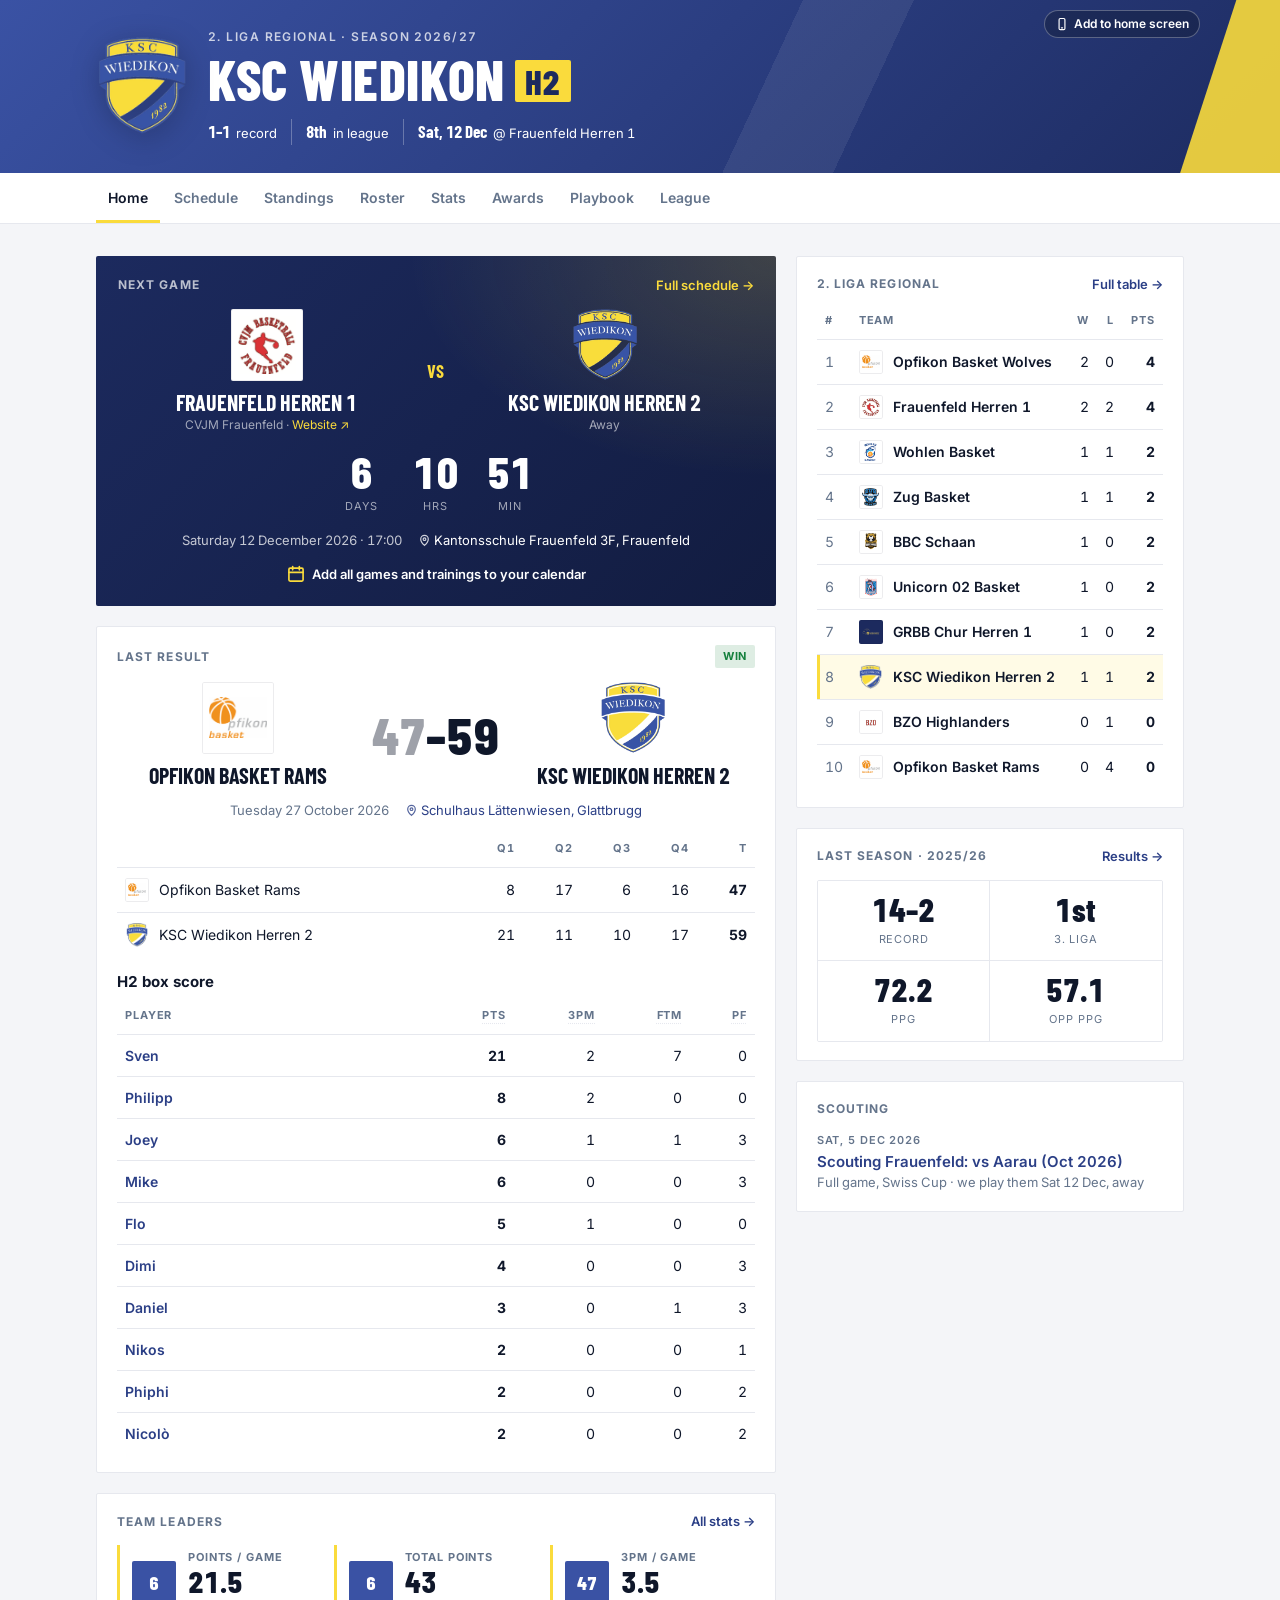
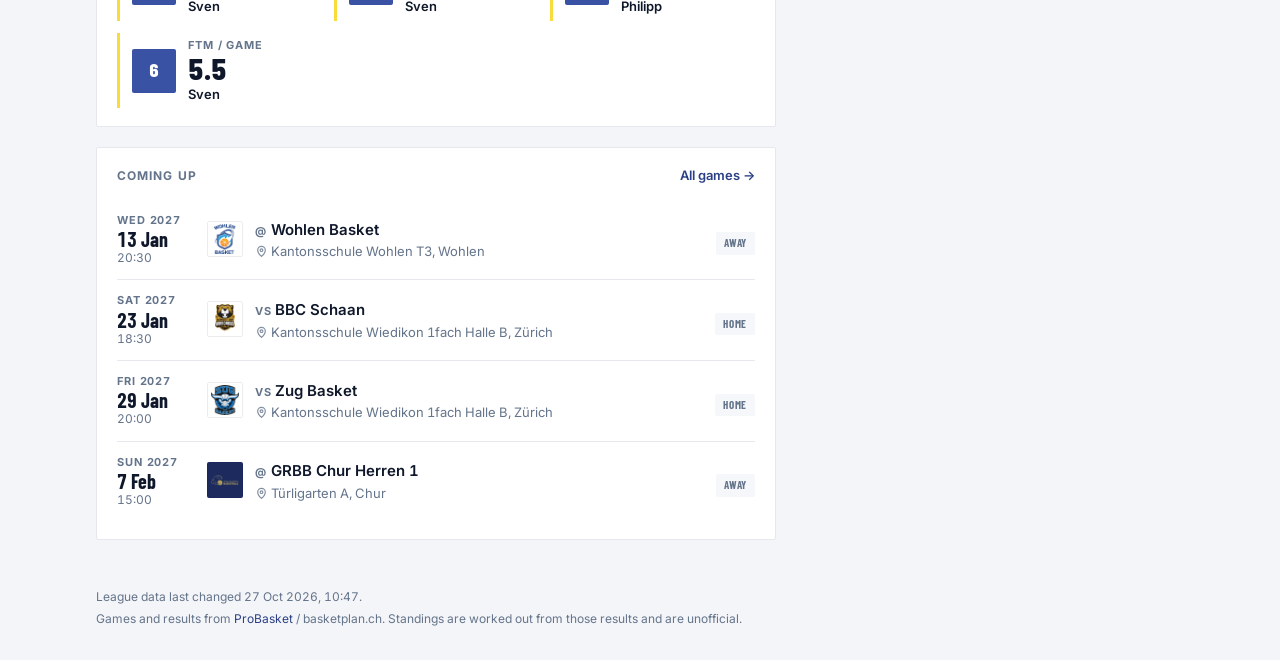
==== index.html @ b0d910c5 "Use score-sheet results until basketplan has them" ====
<!doctype html>
<html lang="en">
<head>
  <meta charset="utf-8">
  <meta name="viewport" content="width=device-width, initial-scale=1">
  <title>KSCW H2 Team Hub</title>
  <meta name="description" content="Team hub for KSC Wiedikon Herren 2: schedule, results, standings, roster and stats.">
  <link rel="preconnect" href="https://fonts.googleapis.com">
  <link rel="preconnect" href="https://fonts.gstatic.com" crossorigin>
  <link href="https://fonts.googleapis.com/css2?family=Barlow+Condensed:wght@600;700;800&family=Inter:wght@400;500;600;700&display=swap" rel="stylesheet">
  <link rel="stylesheet" href="styles.css?v=32">
  <script>
    // Design preview: ?style=a|b|c|d loads one of the design options on top of the current look.
    (function () {
      var m = location.search.match(/[?&]style=([a-d])\b/); if (!m) return;
      var files = { a: "a-matchday", b: "b-broadsheet", c: "c-swiss", d: "d-clubkit" };
      document.documentElement.setAttribute("data-style", m[1]);
      document.documentElement.setAttribute("data-theme", m[1] === "a" ? "dark" : "light");
      document.write('<link rel="stylesheet" href="assets/theme-' + files[m[1]] + '.css?v=1">');
    })();
  </script>
  <link rel="icon" href="assets/kscw-crest.png">
  <link rel="manifest" href="manifest.webmanifest">
  <link rel="apple-touch-icon" href="assets/apple-touch-icon.png">
  <meta name="theme-color" content="#1c2a5e">
  <meta name="apple-mobile-web-app-capable" content="yes">
  <meta name="mobile-web-app-capable" content="yes">
  <meta name="apple-mobile-web-app-title" content="KSCW H2">
  <meta name="apple-mobile-web-app-status-bar-style" content="default">
</head>
<body>
  <header class="masthead">
    <div class="wrap masthead-inner">
      <img class="crest" src="assets/kscw-crest.png" alt="KSC Wiedikon crest" width="478" height="510">
      <div class="masthead-text">
        <div class="eyebrow" id="league-name">&nbsp;</div>
        <h1 id="team-name">Team Hub</h1>
        <div class="chips" id="chips"></div>
      </div>
    </div>
    <nav class="tabs" aria-label="Sections">
      <div class="wrap tabs-inner" id="tabs">
        <a href="#home">Home</a>
        <a href="#attendance">Attendance</a>
        <a href="#schedule">Schedule</a>
        <a href="#standings">Standings</a>
        <a href="#roster">Roster</a>
        <a href="#stats">Stats</a>
        <a href="#awards">Awards</a>
        <a href="#playbook">Playbook</a>
        <a href="#league">League</a>
      </div>
    </nav>
  </header>

  <main class="wrap" id="view" aria-live="polite">
    <p class="muted">Loading…</p>
  </main>

  <footer class="wrap footer">
    <span id="updated"></span>
    <span>Games and results from <a href="https://www.probasket.ch/regionalligen" target="_blank" rel="noopener">ProBasket</a> / basketplan.ch. Standings are worked out from those results and are unofficial.</span>
  </footer>

  <script src="config.js?v=12"></script>
  <script src="app.js?v=35"></script>
</body>
</html>
---- styles.css ----
/* KSCW H2 hub. Club blue + yellow, condensed display type for names and numbers. */
:root {
  --blue: #3a52a4;
  --blue-deep: #1c2a5e;
  --blue-ink: #2b3f86;
  --gold: #fadb3c;
  --gold-soft: #fff6c9;
  --bg: #f4f5f8;
  --card: #ffffff;
  --ink: #0f172a;
  --ink-2: #334155;
  --muted: #64748b;
  --line: #e6e8ee;
  --soft: #f6f7fa;
  --win: #15803d;
  --loss: #c2410c;
  --us-row: #fffbe6;
  --tint-avg: #f1f4fc; /* Stats table: per-game columns */
  --tint-tot: #e3e8f7; /* Stats table: totals columns */
  --hover-veil: rgba(15,23,42,.04);
  --pin-shadow: rgba(15,23,42,.16);
  --radius: 14px;
  --display: "Barlow Condensed", "Arial Narrow", system-ui, sans-serif;
  color-scheme: light;
}
@media (prefers-color-scheme: dark) {
  :root:not([data-theme="light"]) {
    --bg: #0b1020; --card: #121a30; --ink: #eef2ff; --ink-2: #c7cfe4; --muted: #8a94b2;
    --line: #222c47; --soft: #18213b; --win: #4ade80; --loss: #fb923c; --us-row: #2a2a1c;
    --gold-soft: #3a3412; --blue-ink: #a9b8ff; --tint-avg: #16203b; --tint-tot: #1c2850; --hover-veil: rgba(255,255,255,.04); --pin-shadow: rgba(0,0,0,.45); color-scheme: dark;
  }
}
:root[data-theme="dark"] {
  --bg: #0b1020; --card: #121a30; --ink: #eef2ff; --ink-2: #c7cfe4; --muted: #8a94b2;
  --line: #222c47; --soft: #18213b; --win: #4ade80; --loss: #fb923c; --us-row: #2a2a1c;
  --gold-soft: #3a3412; --blue-ink: #a9b8ff; --tint-avg: #16203b; --tint-tot: #1c2850; --hover-veil: rgba(255,255,255,.04); --pin-shadow: rgba(0,0,0,.45); color-scheme: dark;
}

* { box-sizing: border-box; }
html { -webkit-text-size-adjust: 100%; }
body {
  margin: 0; background: var(--bg); color: var(--ink);
  font: 15px/1.5 Inter, system-ui, -apple-system, "Segoe UI", Roboto, sans-serif;
  font-variant-numeric: tabular-nums; -webkit-font-smoothing: antialiased;
}
a { color: var(--blue-ink); text-decoration: none; }
a:hover { text-decoration: underline; text-underline-offset: 3px; }
.wrap { max-width: 1120px; margin: 0 auto; padding: 0 16px; }
.muted { color: var(--muted); }
.small { font-size: 13px; }
.num { font-family: var(--display); font-weight: 700; letter-spacing: .01em; }

/* ---------- Header ---------- */
.masthead {
  position: relative; overflow: hidden; color: #fff;
  background:
    linear-gradient(115deg, transparent 58%, rgba(255,255,255,.07) 58%, rgba(255,255,255,.07) 66%, transparent 66%),
    linear-gradient(135deg, var(--blue) 0%, var(--blue-deep) 100%);
}
.masthead::after { /* yellow stripe like the crest */
  content: ""; position: absolute; right: -40px; top: 0; bottom: 0; width: 120px;
  background: var(--gold); transform: skewX(-18deg); opacity: .9;
}
.masthead-inner { position: relative; z-index: 1; display: flex; align-items: center; gap: 20px; padding-top: 28px; padding-bottom: 28px; }
.crest { flex: none; width: 92px; height: auto; filter: drop-shadow(0 6px 14px rgba(0,0,0,.25)); }
.masthead h1 {
  margin: 0; font-family: var(--display); font-weight: 800; text-transform: uppercase;
  font-size: clamp(34px, 6vw, 56px); line-height: .95; letter-spacing: .01em;
}
.masthead h1 .badge-h2 {
  display: inline-block; background: var(--gold); color: var(--blue-deep); border-radius: 8px;
  padding: 2px 10px 0; margin-left: 10px; font-size: .62em; vertical-align: .18em; line-height: 1.15;
}
.eyebrow { font-size: 12px; font-weight: 600; text-transform: uppercase; letter-spacing: .12em; color: rgba(255,255,255,.75); margin-bottom: 6px; }
.chips { display: flex; flex-wrap: wrap; gap: 8px; margin-top: 12px; }
.chip {
  display: inline-flex; align-items: baseline; gap: 6px; padding: 4px 10px; border-radius: 999px;
  background: rgba(255,255,255,.12); border: 1px solid rgba(255,255,255,.18); font-size: 13px; color: #fff;
}
.chip b { font-family: var(--display); font-size: 17px; font-weight: 700; }
@media (max-width: 640px) {
  .masthead::after { width: 60px; right: -30px; }
  .masthead-inner { gap: 14px; padding-top: 20px; padding-bottom: 20px; }
  .crest { width: 64px; }
}

/* "Add to home screen" note, top right of the header */
.a2hs { position: absolute; top: 10px; right: 0; z-index: 2; text-align: right; }
#a2hs { display: inline-flex; align-items: center; gap: 5px; min-height: 28px; padding: 0 10px; border-radius: 999px; border: 1px solid rgba(255,255,255,.28);
  background: rgba(15,23,42,.35); color: #fff; font: 600 12px/1 Inter, system-ui, sans-serif; cursor: pointer; }
#a2hs:hover { background: rgba(15,23,42,.55); }
#a2hs svg { width: 14px; height: 14px; }
.a2hs-panel { position: fixed; z-index: 40; width: min(300px, calc(100vw - 32px)); padding: 12px 14px; border-radius: 12px; text-align: left;
  background: var(--card); color: var(--ink); border: 1px solid var(--line); box-shadow: 0 12px 32px rgba(15,23,42,.25); font-size: 13px; line-height: 1.45; }
.a2hs-panel p { margin: 0 0 6px; }
.a2hs-panel ul { margin: 0; padding-left: 18px; }
.a2hs-panel li + li { margin-top: 4px; }
.a2hs-panel svg { width: 14px; height: 14px; vertical-align: -2px; }
.a2hs-install { margin-top: 10px; min-height: 36px; padding: 0 14px; border: 0; border-radius: 8px; background: var(--blue); color: #fff; font: inherit; font-weight: 700; cursor: pointer; }
@media (max-width: 640px) {
  .masthead-inner { padding-top: 46px; }
  .a2hs { top: 12px; }
}

/* ---------- Tabs ---------- */
.tabs { position: sticky; top: 0; z-index: 10; background: var(--card); border-bottom: 1px solid var(--line); }
.tabs-inner { display: flex; gap: 2px; overflow-x: auto; scrollbar-width: none; }
.tabs-inner::-webkit-scrollbar { display: none; }
@media (max-width: 760px) {
  .tabs-inner { -webkit-mask-image: linear-gradient(90deg, #000 85%, transparent); mask-image: linear-gradient(90deg, #000 85%, transparent); padding-right: 40px; }
}
.tabs a {
  flex: none; padding: 14px 12px 12px; font-weight: 600; font-size: 14px; color: var(--muted);
  border-bottom: 3px solid transparent; text-decoration: none;
}
.tabs a:hover { color: var(--ink); }
.tabs a.active { color: var(--ink); border-bottom-color: var(--gold); }

:root { --below-tabs: 32px; }
@media (max-width: 640px) { :root { --below-tabs: 24px; } }
main.wrap { padding-top: var(--below-tabs); padding-bottom: 48px; min-height: 60vh; }
h2 { font-family: var(--display); font-weight: 800; text-transform: uppercase; font-size: 30px; line-height: 1; margin: 0 0 16px; letter-spacing: .01em; }
h3 { font-size: 15px; margin: 0 0 10px; }

/* ---------- Layout & cards ---------- */
.grid { display: grid; gap: 20px; }
.grid-home { grid-template-columns: minmax(0, 1.75fr) minmax(0, 1fr); }
.grid-2 { grid-template-columns: 1fr 1fr; }
@media (max-width: 880px) { .grid-home, .grid-2 { grid-template-columns: 1fr; } }
.card { background: var(--card); border-radius: var(--radius); border: 1px solid var(--line); padding: 18px 20px; min-width: 0; }
@media (max-width: 520px) { .card { padding: 16px; } }
.card-head { display: flex; justify-content: space-between; align-items: center; gap: 8px; margin-bottom: 14px; }
.card-head h3, .label {
  margin: 0; font-size: 12px; font-weight: 700; text-transform: uppercase; letter-spacing: .09em; color: var(--muted);
}
.card-head a { font-size: 13px; font-weight: 600; }
.stack > * + * { margin-top: 20px; }
.toolbar { display: flex; flex-wrap: wrap; align-items: center; gap: 10px; margin-bottom: 16px; }
.toolbar h2 { margin: 0 auto 0 0; }
select, .seg button {
  font: inherit; font-size: 14px; font-weight: 600; color: var(--ink); background: var(--card);
  border: 1px solid var(--line); border-radius: 10px; padding: 7px 12px; min-height: 36px;
}
.seg { display: inline-flex; background: var(--soft); border: 1px solid var(--line); border-radius: 10px; padding: 3px; }
.seg button { border: 0; background: transparent; border-radius: 7px; cursor: pointer; color: var(--muted); min-height: 30px; padding: 4px 12px; }
.seg button.on { background: var(--card); color: var(--ink); box-shadow: 0 1px 2px rgba(15,23,42,.12); }

/* ---------- Team marks ---------- */
.mark {
  flex: none; width: 36px; height: 36px; border-radius: 50%; display: inline-grid; place-items: center;
  font-family: var(--display); font-weight: 800; font-size: 15px; color: #fff; letter-spacing: .02em;
}
.mark.sm { width: 24px; height: 24px; font-size: 11px; }
.mark.lg { width: 72px; height: 72px; font-size: 28px; }
img.mark { background: none; object-fit: contain; border-radius: 0; }
.teamcell { display: flex; align-items: center; gap: 10px; min-width: 0; }
.teamcell span { min-width: 0; overflow: hidden; text-overflow: ellipsis; }

/* ---------- Hero game card ---------- */
.hero {
  position: relative; overflow: hidden; border-radius: var(--radius); color: #fff; padding: 20px 22px 22px;
  background:
    radial-gradient(120% 140% at 100% 0%, rgba(250,219,60,.18) 0%, transparent 45%),
    linear-gradient(135deg, var(--blue-deep), #121c40);
}
.hero .card-head h3 { color: rgba(255,255,255,.7); }
.hero .card-head a { color: var(--gold); }
.hero-date { font-size: 13px; color: rgba(255,255,255,.75); }
.matchup { display: grid; grid-template-columns: 1fr auto 1fr; align-items: center; gap: 12px; text-align: center; margin: 8px 0 4px; }
.matchup .side { display: flex; flex-direction: column; align-items: center; gap: 10px; min-width: 0; }
.matchup .tname { font-family: var(--display); font-weight: 700; text-transform: uppercase; font-size: 22px; line-height: 1.05; }
.matchup .tsub { font-size: 12px; color: var(--muted); margin-top: 2px; }
.hero .matchup .tsub { color: rgba(255,255,255,.6); }
.matchup .vs { font-family: var(--display); font-weight: 700; font-size: 18px; color: var(--muted); }
.hero .matchup .vs { color: var(--gold); }
.bigscore { font-family: var(--display); font-size: 52px; font-weight: 800; line-height: 1; white-space: nowrap; }
.bigscore .lose { opacity: .4; }
.meta { margin-top: 14px; display: flex; flex-wrap: wrap; gap: 6px 16px; justify-content: center; color: var(--muted); font-size: 13px; }
.hero .meta { color: rgba(255,255,255,.75); }
.hero .meta a { color: #fff; }
.countdown { display: flex; justify-content: center; gap: 22px; margin-top: 16px; }
.countdown div { text-align: center; min-width: 52px; }
.countdown b { display: block; font-family: var(--display); font-size: 44px; font-weight: 800; line-height: 1; }
.countdown span { font-size: 11px; color: rgba(255,255,255,.6); text-transform: uppercase; letter-spacing: .1em; }
@media (max-width: 520px) {
  .matchup .tname { font-size: 18px; }
  .mark.lg { width: 56px; height: 56px; font-size: 22px; }
  .bigscore { font-size: 40px; }
  .countdown b { font-size: 36px; }
}
.pin { width: 13px; height: 13px; vertical-align: -2px; margin-right: 3px; opacity: .8; }
.badge { display: inline-block; font-size: 11px; font-weight: 700; padding: 3px 8px; border-radius: 6px; letter-spacing: .05em; }
.badge.w { background: color-mix(in srgb, var(--win) 14%, transparent); color: var(--win); }
.badge.l { background: color-mix(in srgb, var(--loss) 14%, transparent); color: var(--loss); }
.badge.home { background: var(--soft); color: var(--muted); }

/* ---------- Tables ---------- */
.table-wrap { overflow-x: auto; margin: 0 -20px; padding: 0 20px; }
@media (max-width: 520px) { .table-wrap { margin: 0 -16px; padding: 0 16px; } }
table { width: 100%; border-collapse: collapse; font-size: 14px; }
th, td { padding: 10px 8px; text-align: right; white-space: nowrap; border-bottom: 1px solid var(--line); }
th { font-size: 11px; text-transform: uppercase; letter-spacing: .08em; color: var(--muted); font-weight: 700; padding-top: 4px; }
th.sortable { cursor: pointer; user-select: none; }
th.sortable:hover, th.sorted { color: var(--ink); }
th:first-child, td:first-child, .left { text-align: left; }
td.name { text-align: left; white-space: normal; min-width: 150px; font-weight: 600; }
td.rank { color: var(--muted); width: 28px; }
tr.us td { background: var(--us-row); }
tr.us td:first-child { box-shadow: inset 3px 0 0 var(--gold); }
tbody tr:last-child td { border-bottom: 0; }
tr.clickable { cursor: pointer; }
tr.clickable:hover td { background: var(--soft); }
td.hi { font-weight: 700; color: var(--ink); }
.res-w { color: var(--win); font-weight: 700; }
.res-l { color: var(--loss); font-weight: 700; }
.form { display: inline-flex; gap: 3px; }
.form i { width: 8px; height: 8px; border-radius: 50%; background: var(--loss); display: inline-block; }
.form i.w { background: var(--win); }

/* ---------- Schedule ---------- */
.games { list-style: none; margin: 0; padding: 0; }
.game {
  display: grid; grid-template-columns: 76px minmax(0, 1fr) auto; gap: 14px; align-items: center;
  padding: 14px 0; border-bottom: 1px solid var(--line);
}
.game:last-child { border-bottom: 0; }
.when { line-height: 1.2; }
.when .wd { font-size: 11px; font-weight: 700; text-transform: uppercase; letter-spacing: .08em; color: var(--muted); }
.when .dm { font-family: var(--display); font-weight: 700; font-size: 20px; }
.when .tm { font-size: 12px; color: var(--muted); }
.game .opp { display: flex; align-items: center; gap: 12px; min-width: 0; }
.game .opp .t { font-weight: 600; }
.game .opp .t small { display: block; font-weight: 400; color: var(--muted); font-size: 13px; overflow: hidden; text-overflow: ellipsis; white-space: nowrap; }
.game .opp .t small a { color: var(--muted); }
.game .ha { font-size: 11px; font-weight: 700; color: var(--muted); letter-spacing: .06em; margin-right: 4px; }
.game .result { text-align: right; white-space: nowrap; font-family: var(--display); font-size: 20px; font-weight: 700; }
.game .result .res-w, .game .result .res-l { margin-right: 6px; }
.game details { grid-column: 2 / -1; }
.boxtoggle summary { cursor: pointer; color: var(--blue-ink); font-size: 13px; font-weight: 600; list-style: none; }
.boxtoggle summary::-webkit-details-marker { display: none; }
.boxtoggle summary::after { content: " ›"; }
.boxtoggle[open] summary::after { content: " ‹"; }
/* League tab: box score sits under the game, across the full row */
.lg-game .boxtoggle { grid-column: 1 / -1; text-align: center; margin-top: -2px; }
.lg-game .boxtoggle .box { text-align: left; }
/* Player game log: tap the date to open that game's box score in a row underneath */
.logdate { background: none; border: 0; padding: 0; font: inherit; color: var(--blue-ink); font-weight: 600; cursor: pointer; text-align: left; }
.logdate::after { content: " ›"; }
.logdate[aria-expanded="true"]::after { content: " ‹"; }
tr.logbox > td { white-space: normal; padding: 0 0 12px; text-align: left; }
tr.logbox .box { margin-top: 0; position: sticky; left: 0; width: min(100%, calc(100vw - 66px)); box-sizing: border-box; }
.box { margin-top: 10px; background: var(--soft); border-radius: 10px; padding: 12px 14px; }
.box .table-wrap { margin: 0; padding: 0; }
.box table { font-size: 13px; }
.box h3 { font-size: 11px; text-transform: uppercase; letter-spacing: .09em; color: var(--muted); }
@media (max-width: 520px) {
  .game { grid-template-columns: 56px minmax(0, 1fr) auto; gap: 10px; }
  .game .opp .mark { display: none; }
  .game details { grid-column: 1 / -1; }
}

/* ---------- Roster ---------- */
.roster { display: grid; grid-template-columns: repeat(auto-fill, minmax(240px, 1fr)); gap: 12px; }
.player-card {
  position: relative; overflow: hidden; background: var(--card); border: 1px solid var(--line); border-radius: var(--radius);
  padding: 16px 16px 16px 18px; display: flex; gap: 14px; align-items: center; min-width: 0; color: var(--ink);
  transition: border-color .15s, transform .15s;
}
.player-card:hover { border-color: var(--blue); text-decoration: none; transform: translateY(-1px); }
.player-card .jersey {
  flex: none; width: 52px; font-family: var(--display); font-weight: 800; font-size: 40px; line-height: 1; color: var(--blue-ink); text-align: center;
}
.player-card .pname { font-weight: 700; font-size: 16px; line-height: 1.25; }
.player-card .pmeta { color: var(--muted); font-size: 13px; margin-top: 2px; }
.avatar {
  flex: none; width: 44px; height: 44px; border-radius: 50%; overflow: hidden;
  background: var(--blue); color: #fff; display: grid; place-items: center;
  font-family: var(--display); font-weight: 800; font-size: 19px; box-shadow: inset 0 0 0 2px var(--gold);
}
.avatar img { width: 100%; height: 100%; object-fit: cover; }
.avatar.big { width: 112px; height: 112px; font-size: 52px; box-shadow: inset 0 0 0 4px var(--gold); }

.profile-hero { color: #fff; border-radius: var(--radius); padding: 24px; display: flex; gap: 22px; align-items: center; flex-wrap: wrap;
  background: radial-gradient(120% 140% at 100% 0%, rgba(250,219,60,.2) 0%, transparent 45%), linear-gradient(135deg, var(--blue), var(--blue-deep)); }
.profile-hero .pos { font-size: 13px; font-weight: 600; letter-spacing: .08em; text-transform: uppercase; color: var(--gold); }
.profile-hero h2 { font-size: 48px; margin: 2px 0 0; }
.profile-hero .nick { color: rgba(255,255,255,.75); }
.facts { display: flex; flex-wrap: wrap; gap: 10px 28px; margin-top: 14px; }
.facts div span { display: block; font-size: 11px; color: rgba(255,255,255,.65); text-transform: uppercase; letter-spacing: .08em; }
.facts div b { font-size: 15px; }
.bio { margin: 16px 0 0; color: var(--ink-2); }
.statline { display: grid; grid-template-columns: repeat(auto-fit, minmax(84px, 1fr)); gap: 1px; background: var(--line); border: 1px solid var(--line); border-radius: 12px; overflow: hidden; }
.statline.two { grid-template-columns: 1fr 1fr; }
.stat-tile { padding: 12px 8px; text-align: center; background: var(--card); }
.stat-tile b { display: block; font-family: var(--display); font-size: 32px; font-weight: 800; line-height: 1.05; }
/* Player page: points per quarter */
.qgrid { display: grid; grid-template-columns: repeat(auto-fit, minmax(220px, 1fr)); gap: 24px; }
.qseason .lbl { font-weight: 700; font-size: 14px; margin-bottom: 10px; }
.qbars { display: grid; grid-template-columns: repeat(4, 1fr); gap: 10px; }
.qbar { display: flex; flex-direction: column; align-items: center; gap: 4px; }
.qtrack { display: flex; align-items: flex-end; justify-content: center; width: 100%; height: 100px; }
.qbar b { font-family: var(--display); font-size: 20px; font-weight: 800; }
.qfill { display: block; width: 100%; max-width: 44px; min-height: 3px; border-radius: 6px 6px 2px 2px; background: var(--blue); }
.qbar em { font-style: normal; font-size: 11px; font-weight: 700; color: var(--muted); letter-spacing: .06em; }
.stat-tile span { font-size: 11px; color: var(--muted); text-transform: uppercase; letter-spacing: .08em; }

/* ---------- Leaders ---------- */
.leaders { display: grid; grid-template-columns: repeat(auto-fit, minmax(180px, 1fr)); gap: 12px; }
.leader { display: flex; gap: 12px; align-items: center; padding: 12px; border-radius: 12px; background: var(--soft); color: var(--ink); }
.leader:hover { text-decoration: none; background: var(--gold-soft); }
.leader .lbl { font-size: 11px; color: var(--muted); text-transform: uppercase; letter-spacing: .08em; font-weight: 700; }
.leader .val { font-family: var(--display); font-weight: 800; font-size: 30px; line-height: 1.05; }
.leader .who { font-size: 13px; font-weight: 600; }

/* ---------- Depth chart ---------- */
.depth { display: grid; grid-template-columns: repeat(5, minmax(160px, 1fr)); gap: 12px; overflow-x: auto; padding-bottom: 4px; }
.depth-col h3 {
  text-align: center; font-family: var(--display); font-size: 22px; font-weight: 800; letter-spacing: .04em; margin-bottom: 2px;
}
.depth-col .pos-name { text-align: center; font-size: 11px; color: var(--muted); text-transform: uppercase; letter-spacing: .08em; margin-bottom: 10px; }
.depth-slot { display: flex; align-items: center; gap: 10px; padding: 10px; border: 1px solid var(--line); border-radius: 12px; background: var(--card); margin-bottom: 8px; color: var(--ink); font-weight: 600; }
.depth-slot:hover { border-color: var(--blue); text-decoration: none; }
.depth-slot .avatar { width: 36px; height: 36px; font-size: 16px; }
.depth-slot .ord { font-size: 11px; color: var(--muted); width: 26px; }
.depth-slot.starter { border-color: var(--gold); background: var(--gold-soft); }

/* ---------- Awards & news ---------- */
.awards { display: grid; grid-template-columns: repeat(auto-fill, minmax(220px, 1fr)); gap: 12px; }
.award { background: var(--card); border: 1px solid var(--line); border-radius: var(--radius); padding: 18px; display: flex; flex-direction: column; gap: 4px; }
.award.major { background: linear-gradient(135deg, var(--blue), var(--blue-deep)); border-color: transparent; color: #fff; }
.award.major .aname { color: var(--gold); }
.award.major .winner a { color: #fff; }
.award .trophy { font-size: 28px; line-height: 1; margin-bottom: 6px; }
.award .aname { font-size: 12px; font-weight: 700; text-transform: uppercase; letter-spacing: .08em; color: var(--muted); }
.award .winner { font-family: var(--display); font-size: 28px; font-weight: 800; text-transform: uppercase; line-height: 1.05; }
.award .winner a { color: var(--ink); }
.award .note { color: var(--muted); font-size: 13px; }
.news { list-style: none; margin: 0; padding: 0; }
.news li { padding: 12px 0; border-bottom: 1px solid var(--line); }
.news li:first-child { padding-top: 0; }
.news li:last-child { border-bottom: 0; padding-bottom: 0; }
.news .nd { font-size: 11px; color: var(--muted); text-transform: uppercase; letter-spacing: .08em; font-weight: 600; }
.news .nt { font-weight: 600; margin-top: 2px; }

.empty { padding: 22px; text-align: center; color: var(--muted); border: 1px dashed var(--line); border-radius: 12px; background: var(--soft); font-size: 14px; }
.hero .empty { background: rgba(255,255,255,.06); border-color: rgba(255,255,255,.2); color: rgba(255,255,255,.75); }
.footer { display: flex; flex-direction: column; gap: 4px; padding-bottom: 32px; color: var(--muted); font-size: 12px; }
.round-head { font-size: 12px; font-weight: 700; text-transform: uppercase; letter-spacing: .09em; color: var(--muted); margin: 22px 0 8px; }
.round-head:first-child { margin-top: 0; }
.lg-game { display: grid; grid-template-columns: minmax(0, 1fr) 76px minmax(0, 1fr); gap: 10px; align-items: center; padding: 10px 8px; border-bottom: 1px solid var(--line); font-size: 14px; }
.lg-game .h { display: flex; justify-content: flex-end; align-items: center; gap: 8px; text-align: right; }
.lg-game .a { display: flex; align-items: center; gap: 8px; }
.lg-game .s { text-align: center; font-family: var(--display); font-weight: 700; font-size: 19px; }
.lg-game .when { grid-column: 1 / -1; font-size: 12px; color: var(--muted); text-align: center; margin-top: -4px; }
.lg-game.us { background: var(--us-row); border-radius: 10px; }
.lg-game .lose { color: var(--muted); }
@media (max-width: 520px) { .lg-game .mark { display: none; } }
.game > *, .game .opp .t { min-width: 0; }
.game .opp .t { overflow: hidden; }
.box { max-width: 100%; overflow: hidden; }

/* Club logos sit on a white tile so dark logos work in dark mode too */
img.mark.logo { background: #fff; border-radius: 8px; padding: 3px; box-shadow: inset 0 0 0 1px rgba(15,23,42,.08); }
.mark.lg.logo { padding: 7px; border-radius: 14px; }
.teams { display: grid; grid-template-columns: repeat(auto-fill, minmax(230px, 1fr)); gap: 10px; }
.team-card { display: flex; align-items: center; gap: 12px; padding: 12px; border: 1px solid var(--line); border-radius: 12px; min-width: 0; }
.team-card.us { background: var(--us-row); border-color: var(--gold); }
.team-card .mark { width: 44px; height: 44px; }
.tc-body { min-width: 0; }
.tc-name { font-weight: 700; overflow-wrap: anywhere; }
.tc-meta { font-size: 13px; color: var(--muted); }
.hero a { color: var(--gold); }
/* Venues wrap instead of running off the edge */
.game .opp .t small { white-space: normal; overflow: visible; text-overflow: clip; overflow-wrap: anywhere; line-height: 1.35; margin-top: 2px; }
.game .opp .t { overflow: visible; overflow-wrap: anywhere; }
.game .opp { align-items: flex-start; }
.game .opp .mark { margin-top: 2px; }
@media (max-width: 880px) { .grid-home, .grid-2 { grid-template-columns: minmax(0, 1fr); } }
.matchup { grid-template-columns: minmax(0, 1fr) auto minmax(0, 1fr); }
.matchup .tname, .matchup .tsub, .pname, .tc-name, .leader .who, .award .winner, .profile-hero h2, .masthead h1 { overflow-wrap: anywhere; }
@media (max-width: 360px) {
  .countdown { gap: 14px; }
  .matchup { gap: 6px; }
  .matchup .tname { font-size: 16px; }
  .masthead h1 { font-size: 30px; }
  .profile-hero h2 { font-size: 38px; }
}
@media (max-width: 640px) {
  .teams { grid-template-columns: repeat(2, minmax(0, 1fr)); gap: 8px; }
  .team-card { flex-direction: column; align-items: flex-start; gap: 8px; padding: 10px; }
  .team-card .mark { width: 36px; height: 36px; }
  .eyebrow { font-size: 11px; letter-spacing: .08em; }
}
.tc-meta a, .tsub a { white-space: nowrap; }

/* Playbook */
.round-head .sub { font-weight: 500; letter-spacing: .04em; text-transform: none; }
.plays { display: grid; grid-template-columns: repeat(auto-fill, minmax(220px, 1fr)); gap: 12px; }
.play { display: flex; flex-direction: column; background: var(--card); border: 1px solid var(--line); border-radius: var(--radius); overflow: hidden; color: var(--ink); min-width: 0; transition: border-color .15s, transform .15s; }
a.play:hover { border-color: var(--blue); transform: translateY(-1px); text-decoration: none; }
.play-img { aspect-ratio: 1200 / 630; background: #f1efe9; display: grid; place-items: center; overflow: hidden; border-bottom: 1px solid var(--line); }
.play-img img { width: 100%; height: 100%; object-fit: cover; }
.play-img .num { font-size: 40px; color: var(--blue-deep); }
.play-body { padding: 12px 14px 14px; display: flex; flex-direction: column; gap: 2px; min-width: 0; }
.play-name { font-family: var(--display); font-weight: 800; font-size: 24px; line-height: 1.05; text-transform: uppercase; overflow-wrap: anywhere; }
.play-type { font-size: 13px; color: var(--muted); }
.play-notes { font-size: 13px; color: var(--ink-2); margin-top: 4px; }
.play-cta { margin-top: 8px; font-size: 13px; font-weight: 600; color: var(--blue-ink); }
@media (max-width: 520px) { .plays { grid-template-columns: repeat(2, minmax(0, 1fr)); gap: 8px; } .play-name { font-size: 20px; } .play-body { padding: 10px; } }

/* Back link on player pages */
.back {
  display: inline-flex; align-items: center; gap: 4px; margin: 0 0 var(--below-tabs); padding: 7px 14px 7px 8px;
  border: 1px solid var(--line); border-radius: 999px; background: var(--card);
  font-size: 14px; font-weight: 600; color: var(--ink); line-height: 1; min-height: 36px;
}
.back svg { width: 18px; height: 18px; color: var(--muted); }
.back:hover { text-decoration: none; border-color: var(--blue); }
.back:hover svg { color: var(--blue-ink); }
.est { color: var(--muted); cursor: help; border-bottom: 1px dotted var(--muted); }
.gs-dot { color: var(--gold); font-size: 12px; }

/* Calendar subscription */
.cal { display: flex; flex-wrap: wrap; align-items: center; justify-content: space-between; gap: 12px 20px; padding: 14px 18px; margin-bottom: 20px; border: 1px solid var(--line); border-radius: var(--radius); background: var(--card); }
.cal-text { display: flex; gap: 12px; align-items: flex-start; }
.cal-text svg, .cal-link svg { width: 20px; height: 20px; flex: none; color: var(--blue-ink); }
.cal-text b { display: block; }
.cal-text span { font-size: 13px; color: var(--muted); }
.cal-actions { display: flex; flex-wrap: wrap; gap: 8px; }
.cal-actions a { font-size: 13px; font-weight: 600; padding: 8px 12px; border: 1px solid var(--line); border-radius: 8px; color: var(--ink); white-space: nowrap; }
.cal-actions a:hover { border-color: var(--blue); text-decoration: none; }
.cal-link { display: inline-flex; align-items: center; gap: 6px; font-weight: 600; }
.hero .cal-link svg { color: var(--gold); }

/* ===== Geometry refresh: crisp, square shapes (no pills, no rings) ===== */
:root { --radius: 2px; }
.card, .hero, .profile-hero, .player-card, .award, .team-card, .play, .leader, .statline, .cal,
.empty, .box, .lg-game.us, select, .badge { border-radius: 2px; }
img.mark.logo, .mark.lg.logo { border-radius: 2px; }
.mark:not(img) { border-radius: 2px; }

/* Header facts: plain text separated by rules instead of pills */
.chips { gap: 0; margin-top: 14px; }
.chip { background: none; border: 0; border-left: 1px solid rgba(255,255,255,.28); border-radius: 0; padding: 0 14px; }
.chip:first-child { border-left: 0; padding-left: 0; }
.masthead h1 .badge-h2 { border-radius: 2px; }

/* Season switch: text labels with an underline, not a pill */
.seg { background: none; border: 0; padding: 0; gap: 20px; border-radius: 0; }
.seg button { background: none; border: 0; border-bottom: 2px solid transparent; border-radius: 0; padding: 4px 0; min-height: 32px; color: var(--muted); font-weight: 700; box-shadow: none; }
.seg button.on { background: none; color: var(--ink); border-bottom-color: var(--gold); box-shadow: none; }
select { border-radius: 2px; }

/* Back link: text with a chevron, no capsule */
.back { border: 0; background: none; padding: 0; border-radius: 0; min-height: 0; font-size: 12px; text-transform: uppercase; letter-spacing: .12em; color: var(--muted); }
.back:hover { color: var(--ink); }
.back svg { width: 16px; height: 16px; }

/* Jersey numbers: square tiles, no yellow ring */
.avatar { border-radius: 2px; box-shadow: none; }
.avatar.big { width: auto; height: auto; background: none; box-shadow: none; color: var(--gold); font-size: 120px; line-height: .8; padding: 0 8px 0 0; }

/* Badges as small squared labels */
.badge { border-radius: 2px; }

/* Leaders: accent rule instead of a soft rounded box */
.leader { background: none; border-left: 3px solid var(--gold); border-radius: 0; padding: 4px 0 4px 12px; }
.leader:hover { background: none; }

/* Calendar buttons: squared outline buttons */
.cal-actions a { border-radius: 2px; }

/* Stat tiles: one hairline frame, square */
.statline { border-radius: 2px; }
/* Stat grid: dividers on the tiles themselves so empty grid slots stay blank */
.statline { background: none; gap: 0; }
.stat-tile { outline: 1px solid var(--line); outline-offset: -0.5px; }

/* Stats page: Averages / Totals switch and the abbreviation key */
.stats-head { justify-content: flex-start; }
th[title] { text-decoration: underline dotted; text-decoration-color: var(--line); text-underline-offset: 4px; }
th[title]:hover { text-decoration-color: currentColor; }
.stat-key { margin: 14px 0 0; line-height: 1.7; }
.stat-key b { color: var(--ink); font-weight: 700; }

/* Stats table: per-game and totals side by side, each with its own tint.
   Every stat column has the same width and centred numbers, so the dotted
   dividers sit exactly halfway between neighbours and both blocks end evenly. */
.stats-table { --stat-w: 74px; border-collapse: separate; border-spacing: 0; }
.stats-table th:not(.pcol), .stats-table td:not(.pcol) {
  width: var(--stat-w); min-width: var(--stat-w); padding-left: 6px; padding-right: 6px;
  text-align: center; font-variant-numeric: tabular-nums;
}
.stats-table th.sortable { position: relative; }
.stats-table th .arr { position: absolute; margin-left: 3px; font-size: 9px; }
.stats-table .ga { background: var(--tint-avg); }
.stats-table .gt { background: var(--tint-tot); }
.stats-table .gstart { border-left: 2px dotted var(--blue-ink); }
/* Hover: lighten the row a touch but keep each block's tint */
.stats-table tr.clickable:hover td { background-image: linear-gradient(var(--hover-veil), var(--hover-veil)); }
.stats-table tr.clickable:hover td.name { background-color: var(--soft); background-image: none; }
.stats-table tr.clickable:hover td.ga { background-color: var(--tint-avg); }
.stats-table tr.clickable:hover td.gt { background-color: var(--tint-tot); }
.stats-table .grp-row th { padding: 10px 6px 2px; text-align: center; font-size: 10px; letter-spacing: .12em; color: var(--blue-ink); border-bottom: 0; text-decoration: none; }
/* "Player" spans both header rows and looks like the other column labels */
.stats-table .grp-row th.pcol { vertical-align: bottom; text-align: left; padding: 4px 8px 10px; font-size: 11px; letter-spacing: .08em; color: var(--muted); border-bottom: 1px solid var(--line); }
.stats-table .grp-row th.pcol.sorted, .stats-table .grp-row th.pcol:hover { color: var(--ink); }
@media (max-width: 760px) {
  .stats-table { --stat-w: 52px; }
  /* Sideways scrolling snaps to three stops (GP/GS, Per game, Totals) so the
     movement ends quickly and you can scroll up or down again right away. */
  .table-wrap.stats-wrap { scroll-snap-type: x mandatory; scroll-padding-left: 128px; overscroll-behavior-x: contain; }
  .stats-table .snap { scroll-snap-align: start; }
  /* Keep the player column in view while the stats slide underneath it */
  .stats-table th.pcol, .stats-table td.pcol { position: sticky; left: -16px; z-index: 2; background: var(--card); min-width: 128px; }
  .stats-table th.pcol::after, .stats-table td.pcol::after {
    content: ""; position: absolute; top: 0; bottom: -1px; right: -16px; width: 16px; pointer-events: none;
    background: linear-gradient(to right, var(--pin-shadow), transparent); opacity: 0; transition: opacity .15s;
  }
  .table-wrap.scrolled .stats-table th.pcol::after, .table-wrap.scrolled .stats-table td.pcol::after { opacity: 1; }
  .stats-table tr.clickable:hover td.pcol { background: var(--card); }
}

/* Attendance */
.att-me { display: flex; flex-wrap: wrap; align-items: center; gap: 10px 14px; margin-bottom: 16px; }
.att-me label { font-weight: 700; }
.att-me select { min-height: 44px; min-width: 180px; font-size: 16px; }
.att-msg { margin: 0 0 14px; font-size: 14px; color: var(--muted); }
.att-msg.err { color: var(--loss); font-weight: 600; }
.att-list { display: grid; gap: 12px; margin-bottom: 16px; }
.att-list.compact { gap: 0; margin: 0; }
.att-session { display: grid; grid-template-columns: minmax(0, 1fr) 196px; align-items: center; gap: 10px 16px; padding: 16px 18px; background: var(--card); border: 1px solid var(--line); border-left: 4px solid var(--blue); border-radius: var(--radius); }
.att-session.game { border-left-color: var(--gold); }
.att-session.cancelled { opacity: .7; border-left-color: var(--line); }
.att-session.cancelled .att-title { text-decoration: line-through; text-decoration-thickness: 1px; }
.att-list.compact .att-session { border: 0; border-bottom: 1px solid var(--line); border-radius: 0; padding: 12px 0; background: none; }
.att-list.compact .att-session:last-child { border-bottom: 0; padding-bottom: 0; }
.att-kind { font-size: 11px; font-weight: 700; letter-spacing: .08em; text-transform: uppercase; color: var(--muted); }
.att-title { font-family: var(--display); font-size: 22px; font-weight: 700; line-height: 1.1; margin-top: 2px; }
.att-when { font-size: 14px; color: var(--muted); margin-top: 3px; overflow-wrap: anywhere; }
.att-when a { color: var(--muted); }
.att-btns { display: grid; grid-template-columns: 1fr 1fr; gap: 8px; width: 196px; }
.att-btns button { min-height: 44px; width: 100%; padding: 0 8px; border-radius: 10px; border: 1px solid var(--line); background: var(--soft); color: var(--ink); font: inherit; font-weight: 700; cursor: pointer; transition: background .15s, color .15s; }
.att-btns button:hover:not(:disabled) { border-color: var(--muted); }
.att-btns button:disabled { cursor: default; opacity: .55; }
.att-btns button.on-in { background: var(--win); border-color: var(--win); color: var(--card); opacity: 1; }
.att-btns button.on-out { background: var(--loss); border-color: var(--loss); color: var(--card); opacity: 1; }
.att-note { font-size: 14px; color: var(--muted); font-weight: 600; text-align: right; }
.att-month { margin: 22px 0 10px; font-family: var(--display); font-size: 20px; text-transform: uppercase; letter-spacing: .04em; }
.att-month:first-of-type { margin-top: 0; }
.att-session .att-foot { grid-column: 1 / -1; font-size: 14px; } /* beats the schedule's ".game details" rule */
.att-count { color: var(--muted); }
.att-count b { color: var(--ink); }
.att-saving { color: var(--muted); font-style: italic; }
.att-status { position: fixed; left: 50%; bottom: calc(16px + env(safe-area-inset-bottom)); transform: translate(-50%, 20px); opacity: 0; pointer-events: none; z-index: 30;
  padding: 8px 16px; border-radius: 999px; background: var(--ink); color: var(--card); font-size: 14px; font-weight: 600; box-shadow: 0 8px 24px rgba(15,23,42,.25); transition: opacity .2s, transform .2s; }
.att-status.show { opacity: 1; transform: translate(-50%, 0); }
.att-status.err { background: var(--loss); }
@media (prefers-reduced-motion: reduce) { .att-status { transition: none; } }
.att-foot.boxtoggle summary { color: var(--muted); font-weight: 400; }
.att-who { margin-top: 8px; line-height: 1.5; }
.att-who .lbl { display: inline-block; min-width: 82px; font-size: 11px; font-weight: 700; letter-spacing: .06em; text-transform: uppercase; color: var(--muted); }
.badge.moved { background: var(--gold-soft); color: var(--ink); vertical-align: middle; font-family: inherit; }
.att-away { display: flex; flex-wrap: wrap; align-items: flex-end; gap: 10px; margin: 12px 0 4px; }
.att-away label { display: grid; gap: 4px; font-size: 13px; font-weight: 600; color: var(--muted); }
.att-away input { min-height: 44px; padding: 0 10px; border: 1px solid var(--line); border-radius: 10px; background: var(--card); color: var(--ink); font: inherit; }
.att-away button { min-height: 44px; padding: 0 20px; border: 0; border-radius: 10px; background: var(--blue); color: #fff; font: inherit; font-weight: 700; cursor: pointer; }
.att-awaylist { list-style: none; margin: 12px 0 0; padding: 0; }
.att-awaylist li { display: flex; flex-wrap: wrap; align-items: center; gap: 4px 12px; padding: 10px 0; border-top: 1px solid var(--line); font-size: 14px; }
.att-awaylist li span { color: var(--muted); }
.linkbtn { margin-left: auto; min-height: 36px; border: 0; background: none; color: var(--blue-ink); font: inherit; font-weight: 600; cursor: pointer; }
@media (max-width: 640px) {
  .att-session { grid-template-columns: 1fr; }
  .att-btns { width: 100%; }
  .att-note { text-align: left; }
}
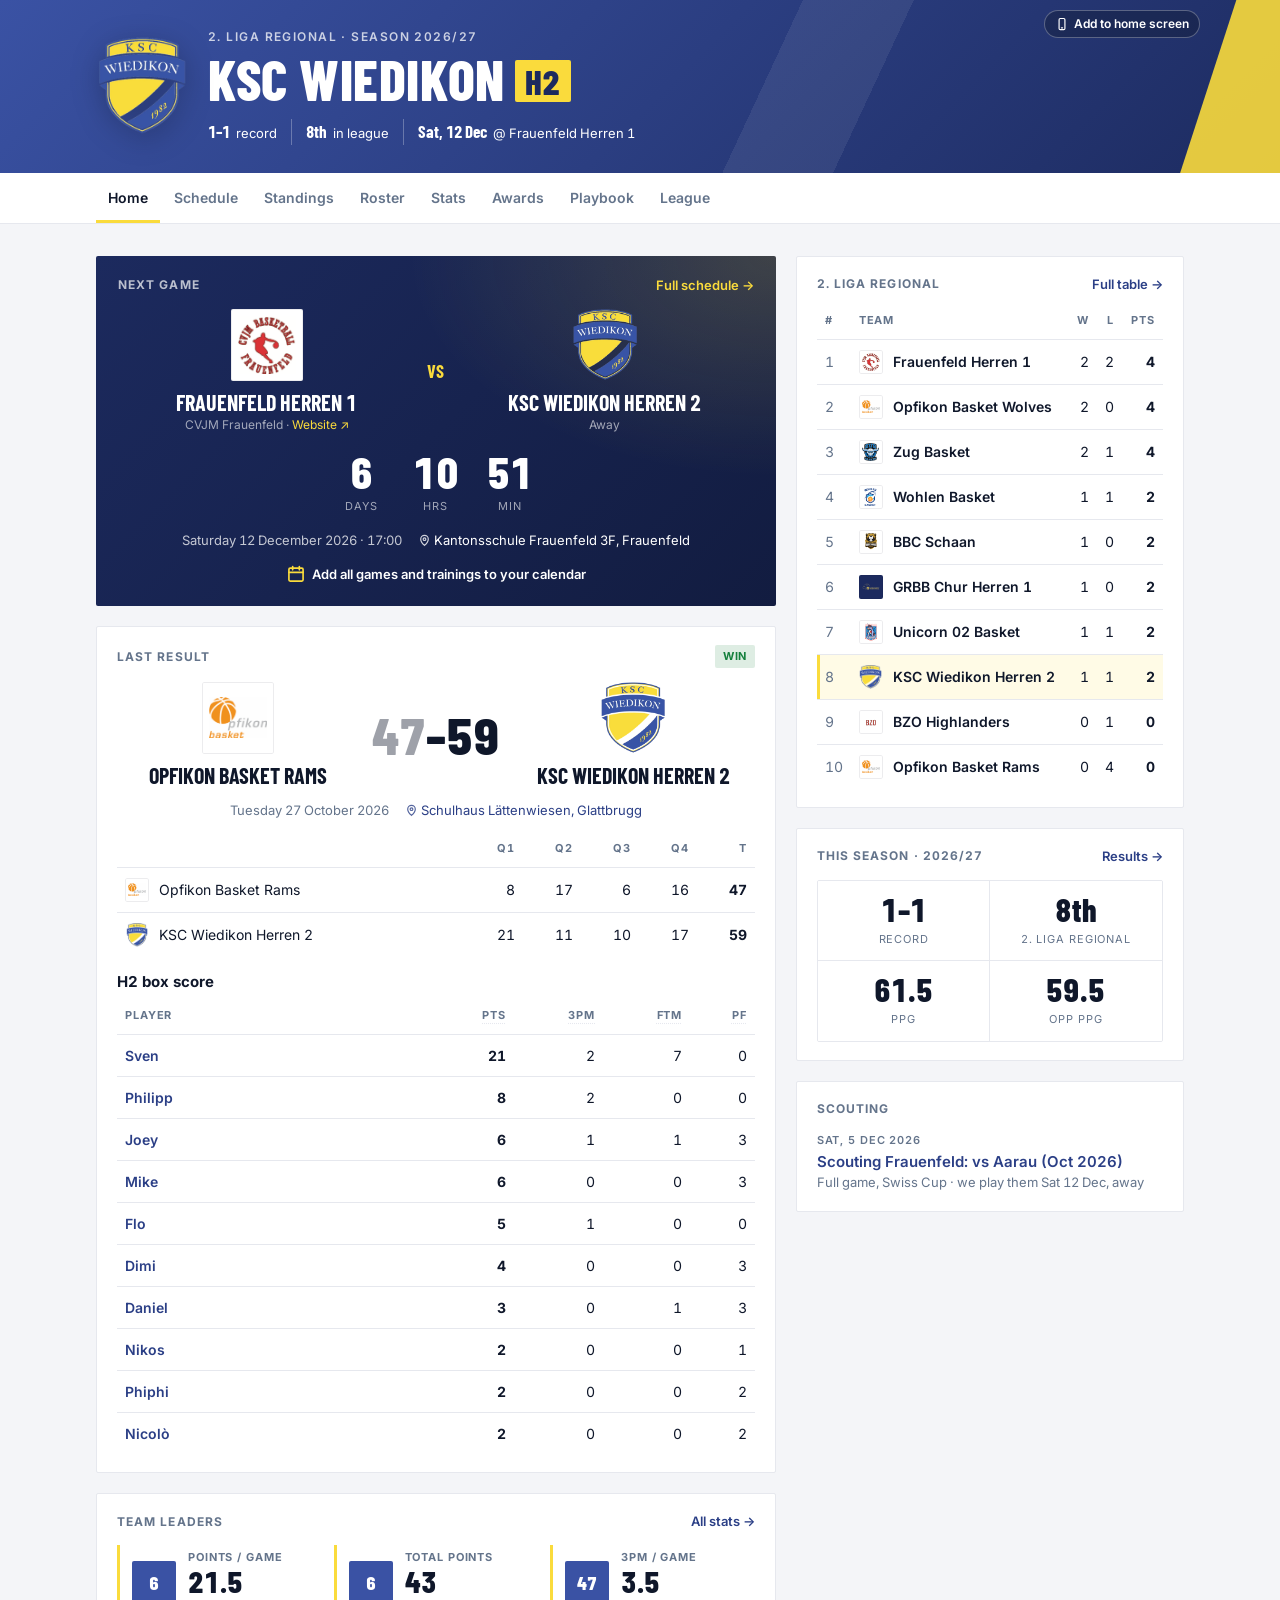
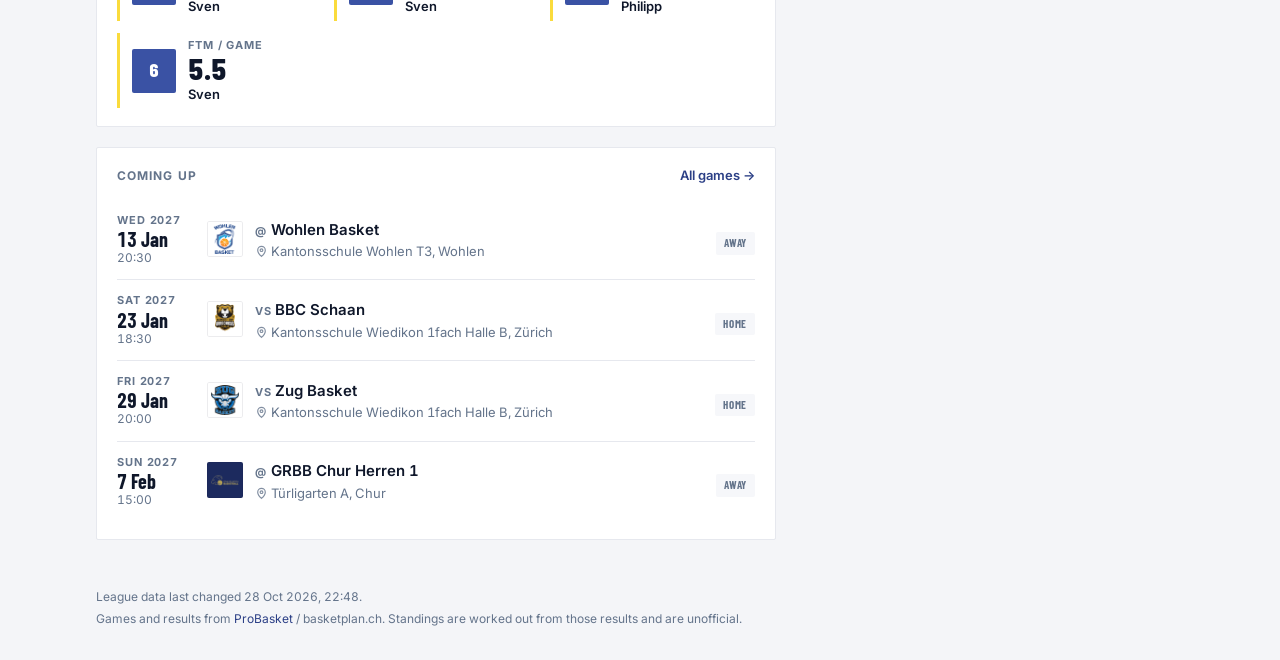
==== commit 86b30f69: "Home: this season box; Stats: team box per season; scouting 14 days ahead" ====
--- a/index.html
+++ b/index.html
@@ -63,6 +63,6 @@
   </footer>
 
   <script src="config.js?v=12"></script>
-  <script src="app.js?v=35"></script>
+  <script src="app.js?v=36"></script>
 </body>
 </html>
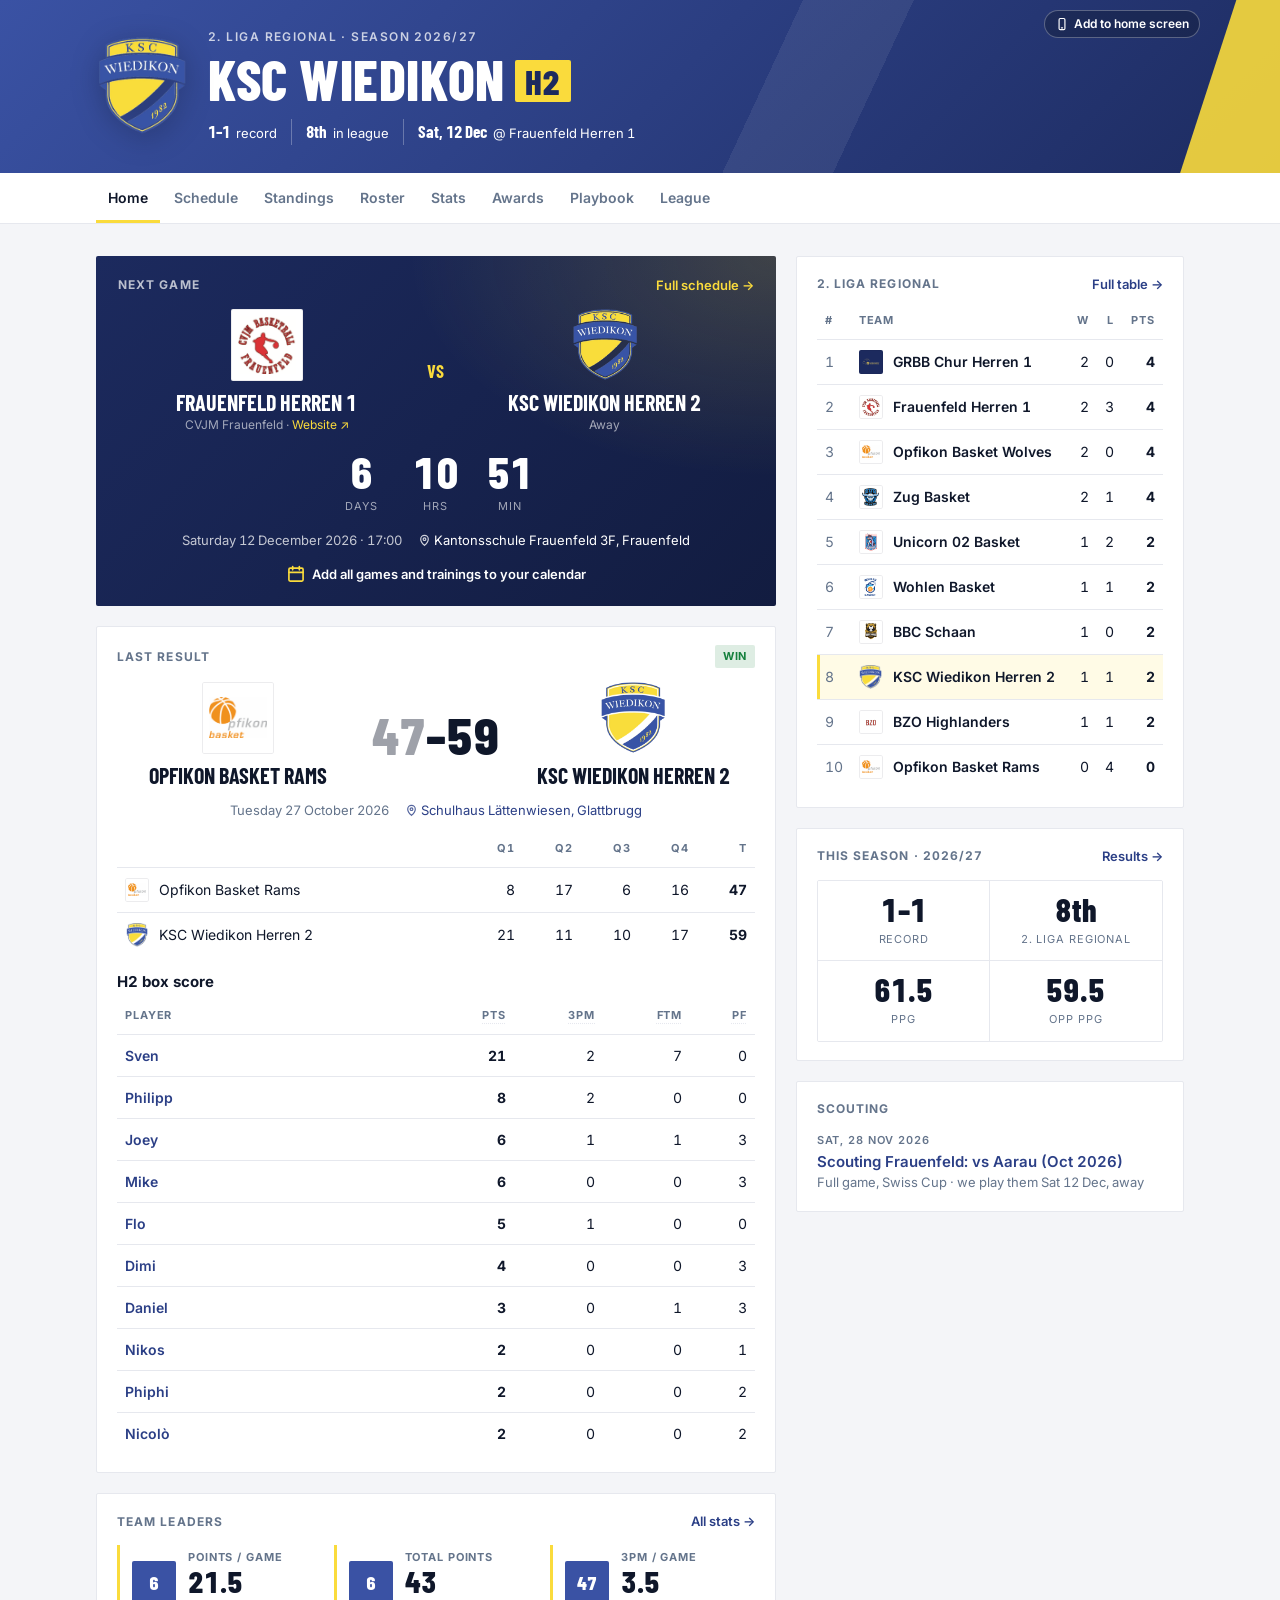
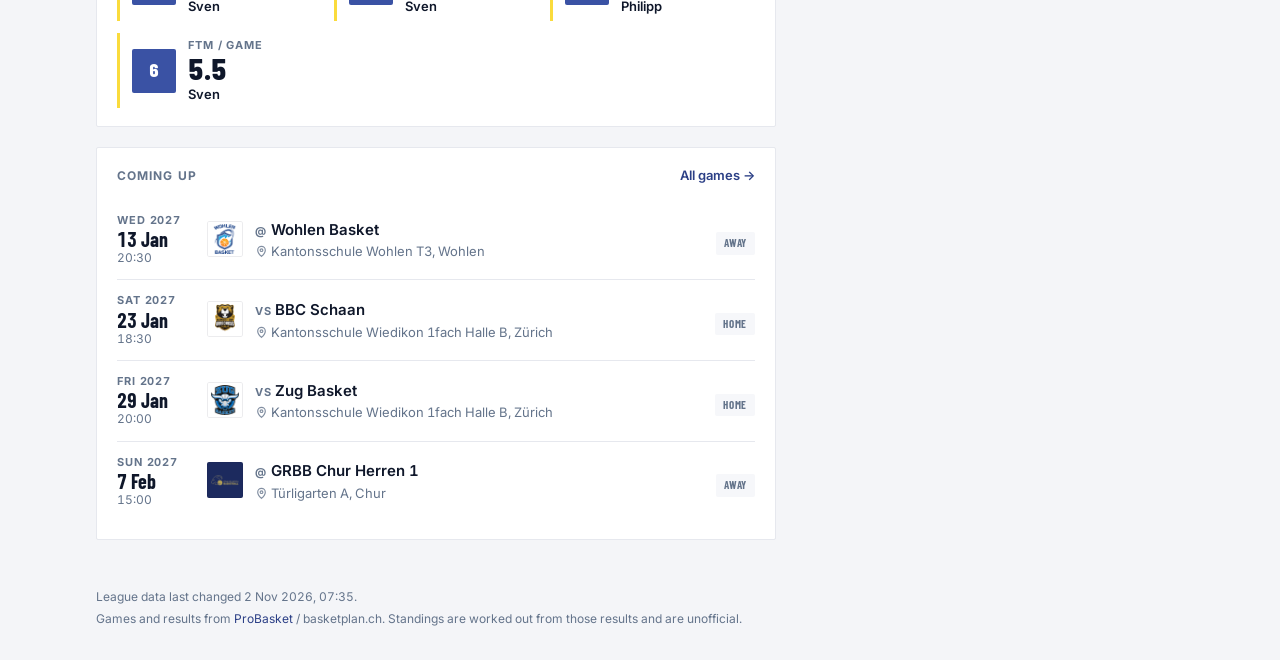
==== commit 55fff204: "Show player photos, license numbers and age" ====
--- a/index.html
+++ b/index.html
@@ -8,7 +8,7 @@
   <link rel="preconnect" href="https://fonts.googleapis.com">
   <link rel="preconnect" href="https://fonts.gstatic.com" crossorigin>
   <link href="https://fonts.googleapis.com/css2?family=Barlow+Condensed:wght@600;700;800&family=Inter:wght@400;500;600;700&display=swap" rel="stylesheet">
-  <link rel="stylesheet" href="styles.css?v=32">
+  <link rel="stylesheet" href="styles.css?v=33">
   <script>
     // Design preview: ?style=a|b|c|d loads one of the design options on top of the current look.
     (function () {
@@ -63,6 +63,6 @@
   </footer>
 
   <script src="config.js?v=12"></script>
-  <script src="app.js?v=36"></script>
+  <script src="app.js?v=40"></script>
 </body>
 </html>
--- a/styles.css
+++ b/styles.css
@@ -279,6 +279,11 @@
 }
 .avatar img { width: 100%; height: 100%; object-fit: cover; }
 .avatar.big { width: 112px; height: 112px; font-size: 52px; box-shadow: inset 0 0 0 4px var(--gold); }
+/* License photos: keep the size in every theme, faces sit in the upper part of the picture */
+.avatar.photo, [data-style] .avatar.photo { background: var(--line); padding: 0; }
+.avatar.photo img { object-position: 50% 25%; }
+.player-card .avatar.photo { width: 52px; height: 52px; }
+.avatar.big.photo, [data-style] .avatar.big.photo { width: 112px; height: 112px; padding: 0; }
 
 .profile-hero { color: #fff; border-radius: var(--radius); padding: 24px; display: flex; gap: 22px; align-items: center; flex-wrap: wrap;
   background: radial-gradient(120% 140% at 100% 0%, rgba(250,219,60,.2) 0%, transparent 45%), linear-gradient(135deg, var(--blue), var(--blue-deep)); }
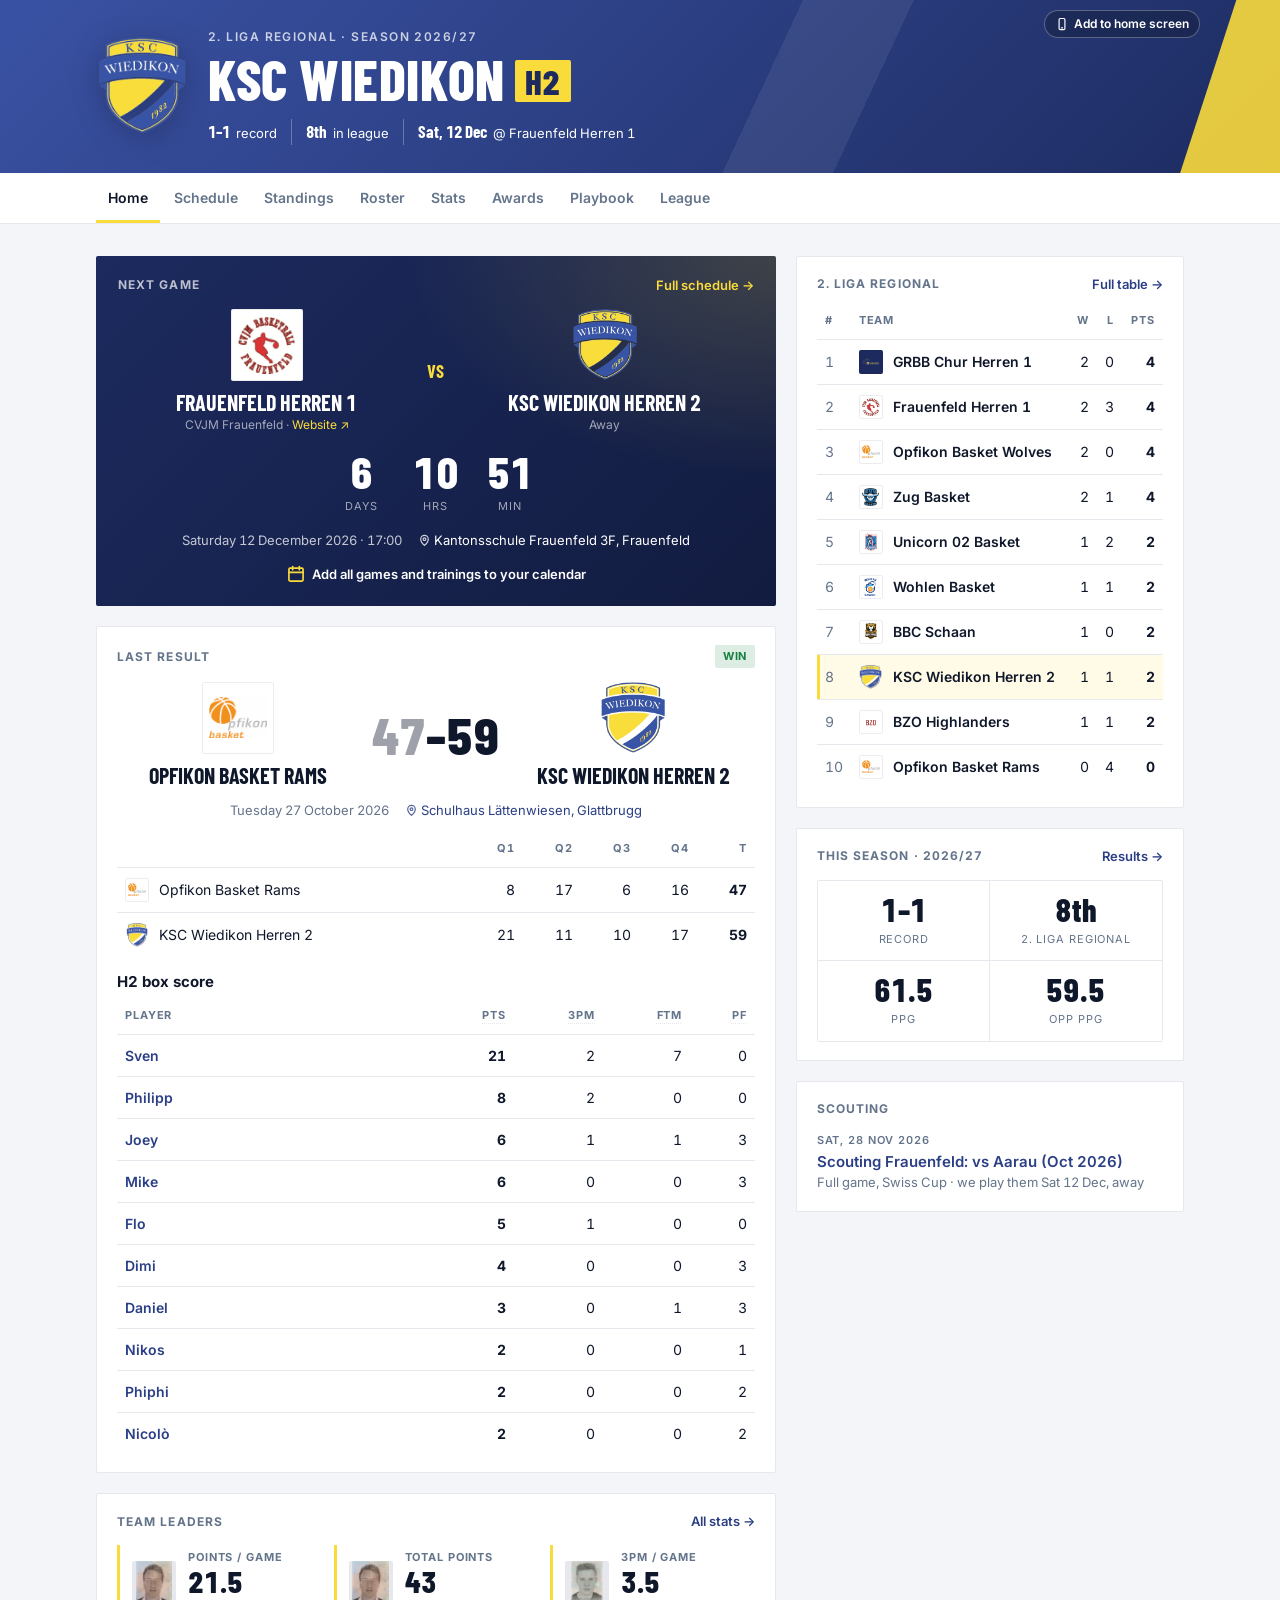
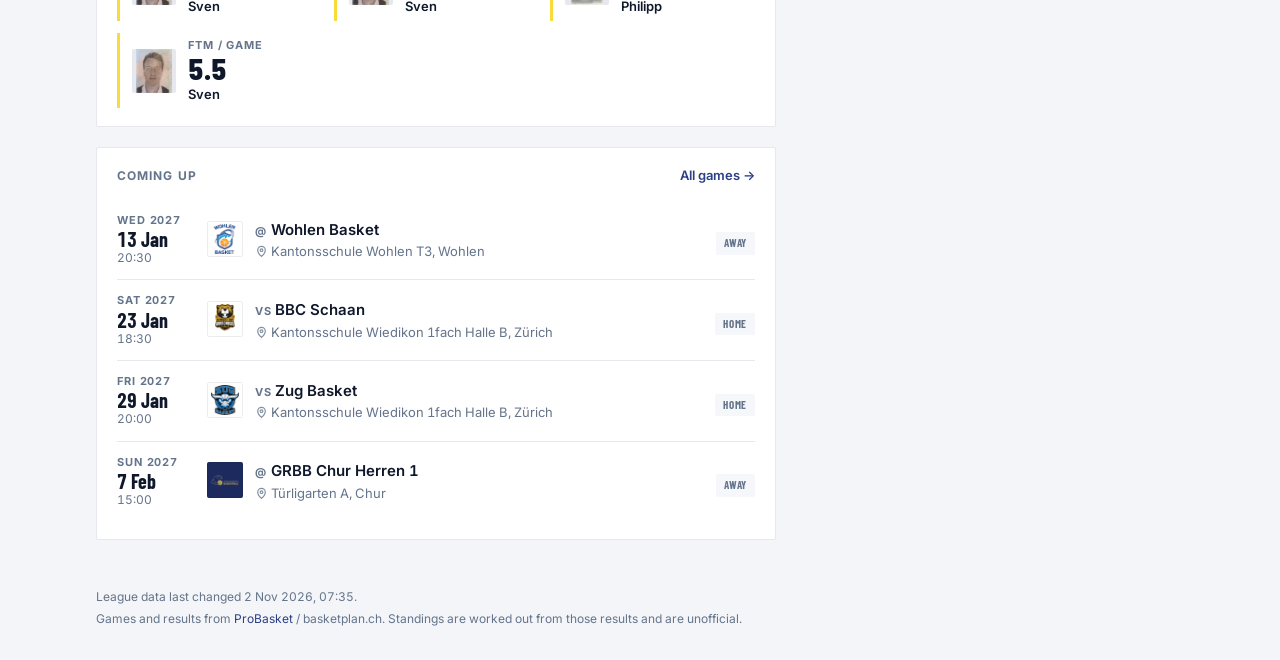
==== commit bff6f721: "Show whole player photos, centred" ====
--- a/index.html
+++ b/index.html
@@ -8,7 +8,7 @@
   <link rel="preconnect" href="https://fonts.googleapis.com">
   <link rel="preconnect" href="https://fonts.gstatic.com" crossorigin>
   <link href="https://fonts.googleapis.com/css2?family=Barlow+Condensed:wght@600;700;800&family=Inter:wght@400;500;600;700&display=swap" rel="stylesheet">
-  <link rel="stylesheet" href="styles.css?v=33">
+  <link rel="stylesheet" href="styles.css?v=35">
   <script>
     // Design preview: ?style=a|b|c|d loads one of the design options on top of the current look.
     (function () {
--- a/styles.css
+++ b/styles.css
@@ -279,9 +279,9 @@
 }
 .avatar img { width: 100%; height: 100%; object-fit: cover; }
 .avatar.big { width: 112px; height: 112px; font-size: 52px; box-shadow: inset 0 0 0 4px var(--gold); }
-/* License photos: keep the size in every theme, faces sit in the upper part of the picture */
-.avatar.photo, [data-style] .avatar.photo { background: var(--line); padding: 0; }
-.avatar.photo img { object-position: 50% 25%; }
+/* License photos: keep the size in every theme and show the whole picture, centred */
+.avatar.photo, [data-style] .avatar.photo { display: block; background: var(--line); padding: 0; }
+.avatar.photo img, [data-style] .avatar.photo img { display: block; width: 100%; height: 100%; min-height: 0; object-fit: contain; object-position: center; }
 .player-card .avatar.photo { width: 52px; height: 52px; }
 .avatar.big.photo, [data-style] .avatar.big.photo { width: 112px; height: 112px; padding: 0; }
 
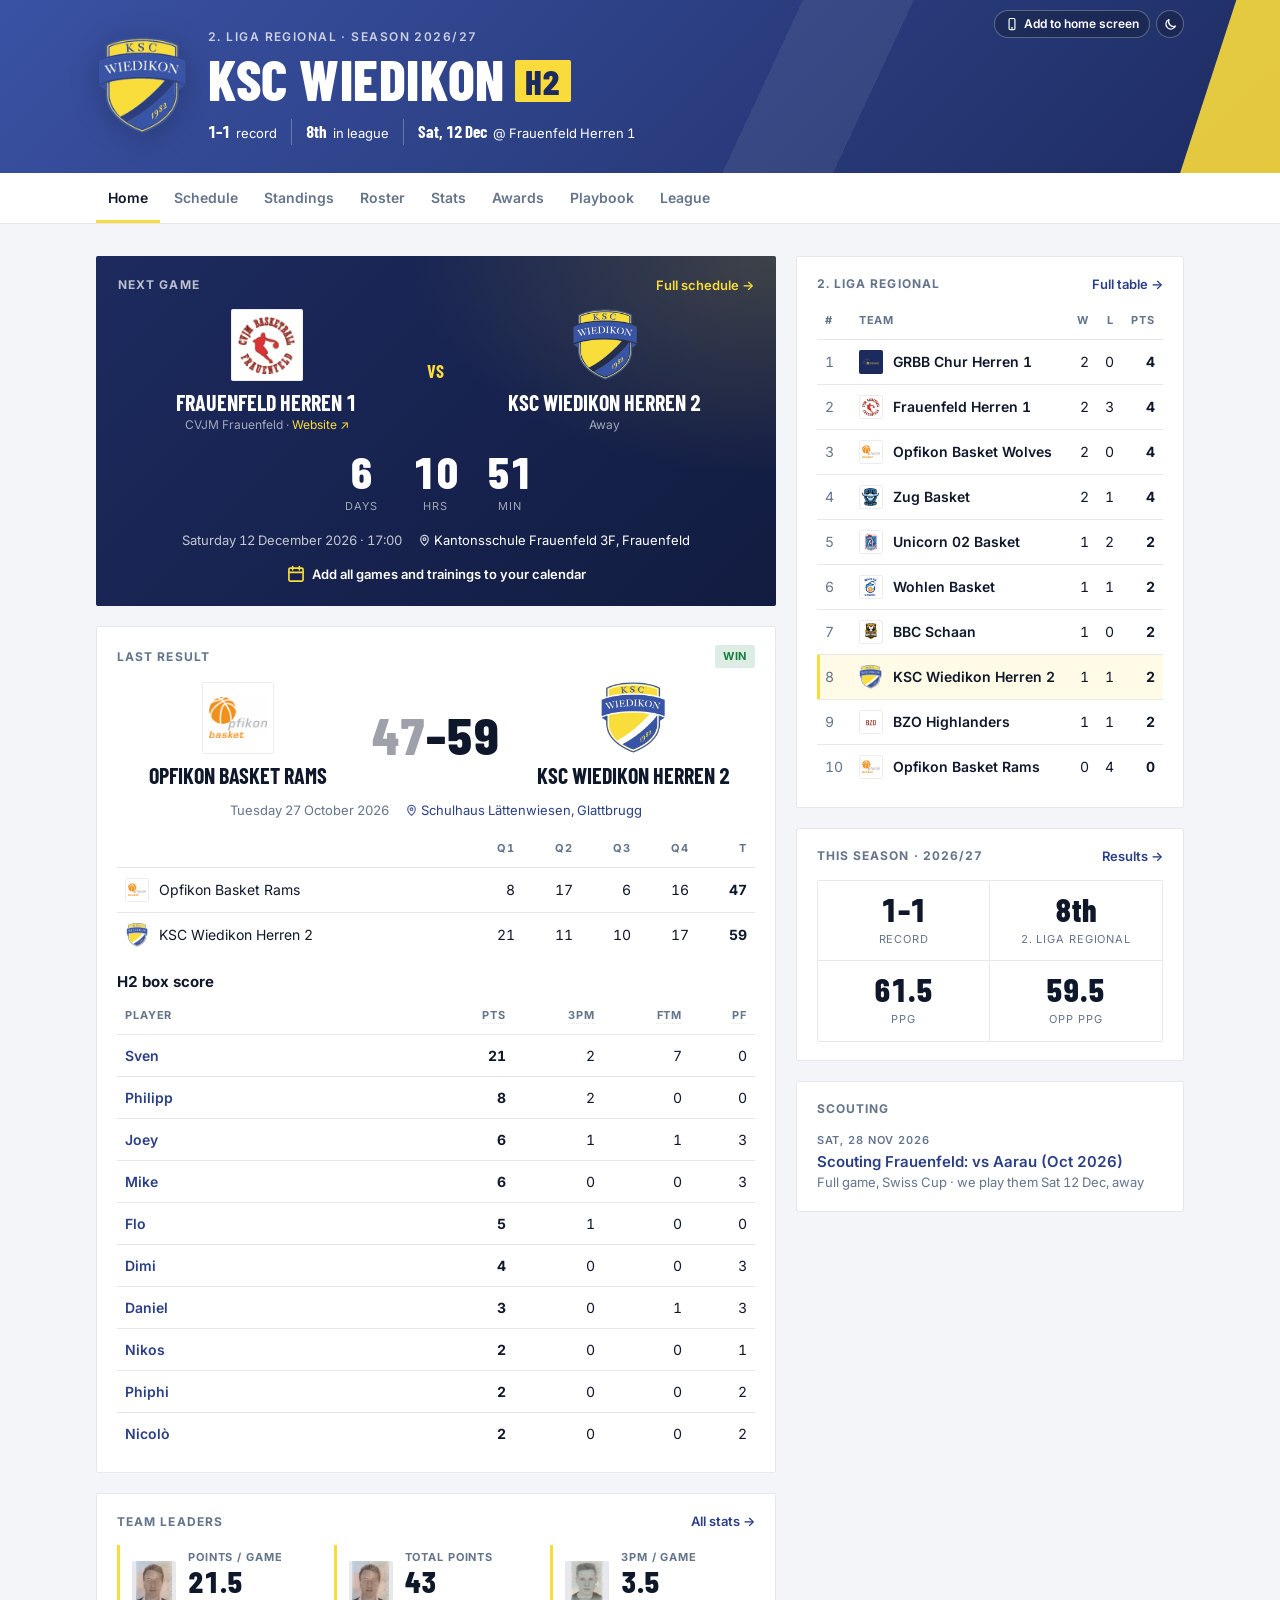
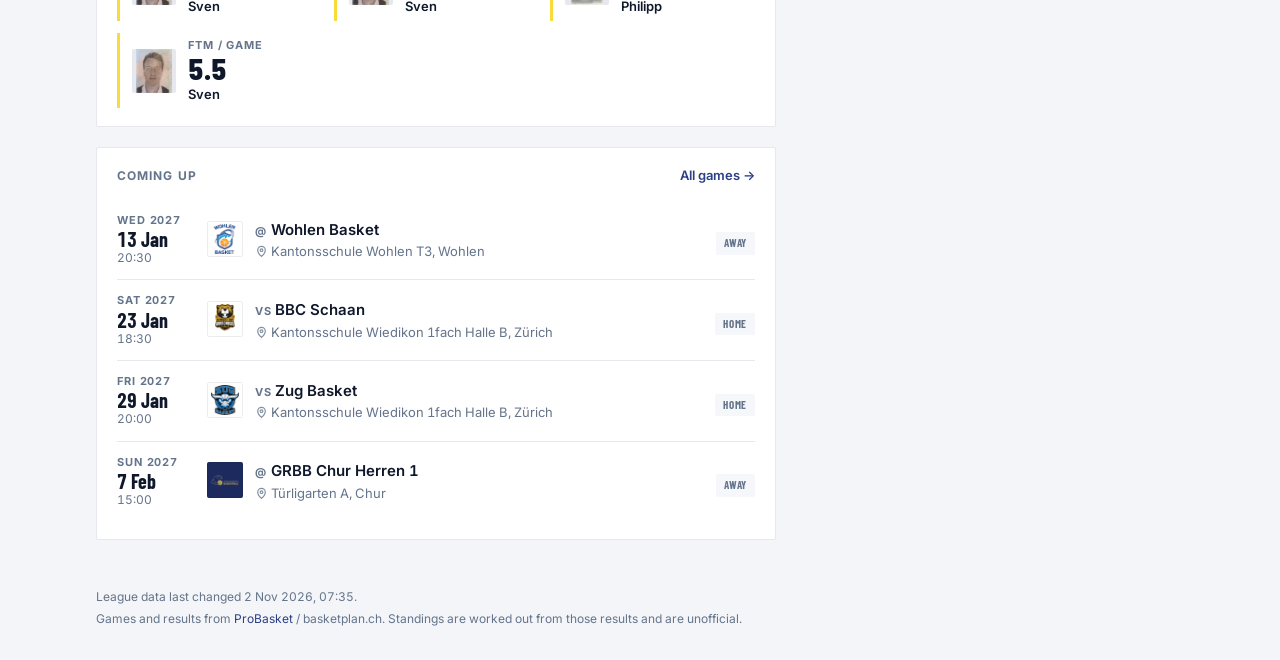
==== commit 13d91a7e: "Standings: add PPG/OPPG columns; header: light/dark mode moon button" ====
--- a/index.html
+++ b/index.html
@@ -8,7 +8,11 @@
   <link rel="preconnect" href="https://fonts.googleapis.com">
   <link rel="preconnect" href="https://fonts.gstatic.com" crossorigin>
   <link href="https://fonts.googleapis.com/css2?family=Barlow+Condensed:wght@600;700;800&family=Inter:wght@400;500;600;700&display=swap" rel="stylesheet">
-  <link rel="stylesheet" href="styles.css?v=35">
+  <link rel="stylesheet" href="styles.css?v=36">
+  <script>
+    // Light/dark choice from the moon button, applied before the page draws (no flash).
+    try { var t = localStorage.getItem("theme"); if (t === "light" || t === "dark") document.documentElement.setAttribute("data-theme", t); } catch (e) {}
+  </script>
   <script>
     // Design preview: ?style=a|b|c|d loads one of the design options on top of the current look.
     (function () {
@@ -63,6 +67,6 @@
   </footer>
 
   <script src="config.js?v=12"></script>
-  <script src="app.js?v=40"></script>
+  <script src="app.js?v=41"></script>
 </body>
 </html>
--- a/styles.css
+++ b/styles.css
@@ -85,7 +85,13 @@
 }
 
 /* "Add to home screen" note, top right of the header */
-.a2hs { position: absolute; top: 10px; right: 0; z-index: 2; text-align: right; }
+.top-actions { position: absolute; top: 10px; right: 16px; z-index: 2; display: flex; align-items: flex-start; gap: 6px; }
+.a2hs { text-align: right; }
+#theme-btn { display: inline-flex; align-items: center; justify-content: center; width: 28px; height: 28px; padding: 0; border-radius: 999px; border: 1px solid rgba(255,255,255,.28);
+  background: rgba(15,23,42,.35); color: #fff; cursor: pointer; }
+#theme-btn:hover { background: rgba(15,23,42,.55); }
+#theme-btn[aria-pressed="true"] { color: var(--gold); }
+#theme-btn svg { width: 15px; height: 15px; }
 #a2hs { display: inline-flex; align-items: center; gap: 5px; min-height: 28px; padding: 0 10px; border-radius: 999px; border: 1px solid rgba(255,255,255,.28);
   background: rgba(15,23,42,.35); color: #fff; font: 600 12px/1 Inter, system-ui, sans-serif; cursor: pointer; }
 #a2hs:hover { background: rgba(15,23,42,.55); }
@@ -99,7 +105,7 @@
 .a2hs-install { margin-top: 10px; min-height: 36px; padding: 0 14px; border: 0; border-radius: 8px; background: var(--blue); color: #fff; font: inherit; font-weight: 700; cursor: pointer; }
 @media (max-width: 640px) {
   .masthead-inner { padding-top: 46px; }
-  .a2hs { top: 12px; }
+  .top-actions { top: 12px; }
 }
 
 /* ---------- Tabs ---------- */
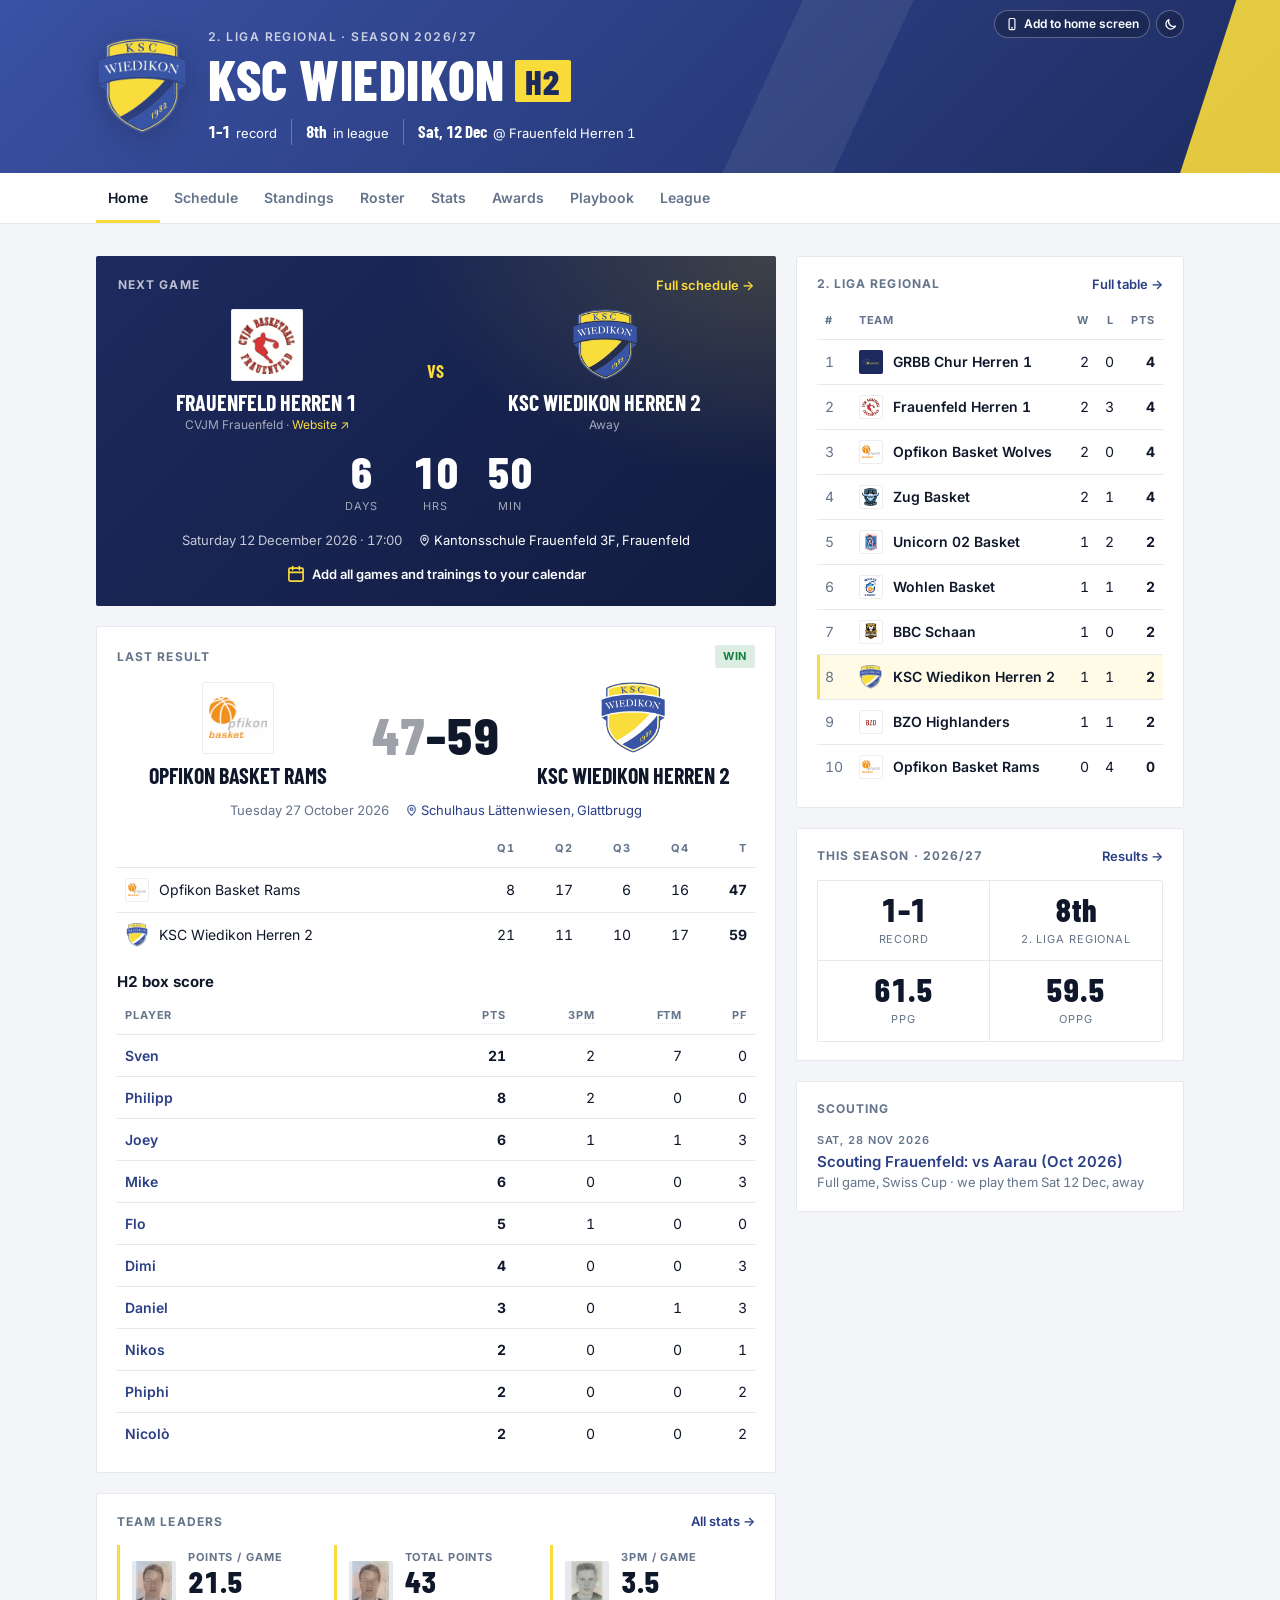
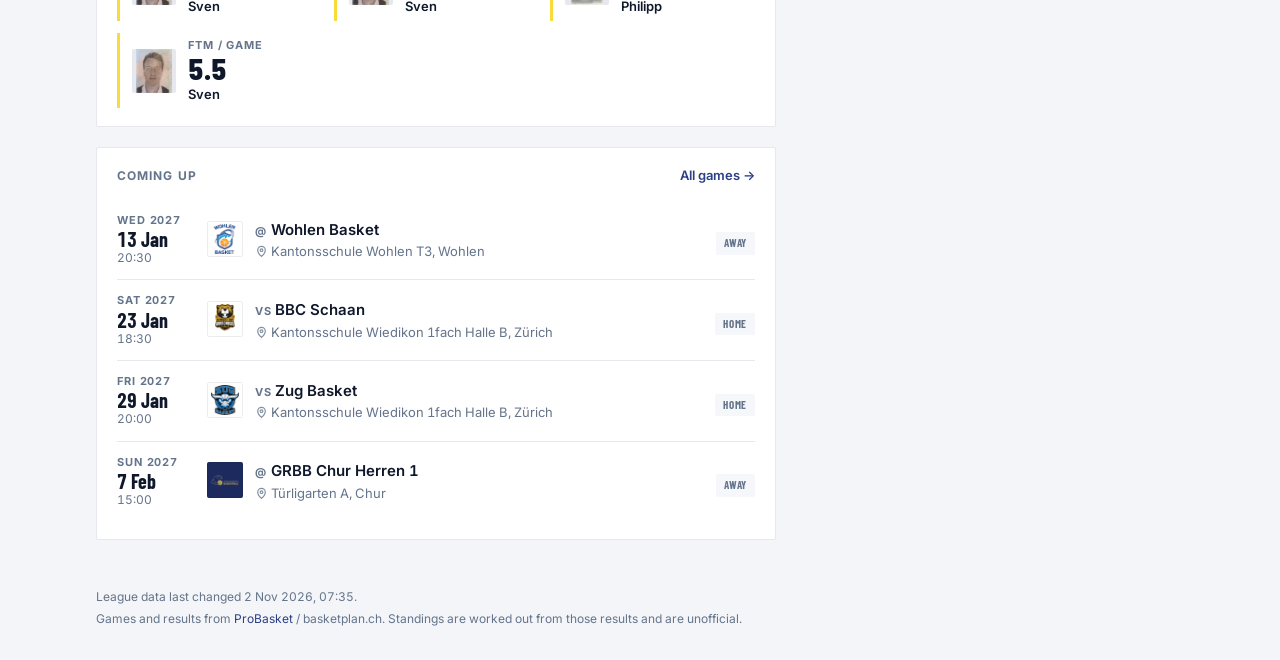
==== commit fc099386: "Stats add up everywhere: DIFF from shown averages, team box = standings" ====
--- a/index.html
+++ b/index.html
@@ -67,6 +67,6 @@
   </footer>
 
   <script src="config.js?v=12"></script>
-  <script src="app.js?v=41"></script>
+  <script src="app.js?v=44"></script>
 </body>
 </html>
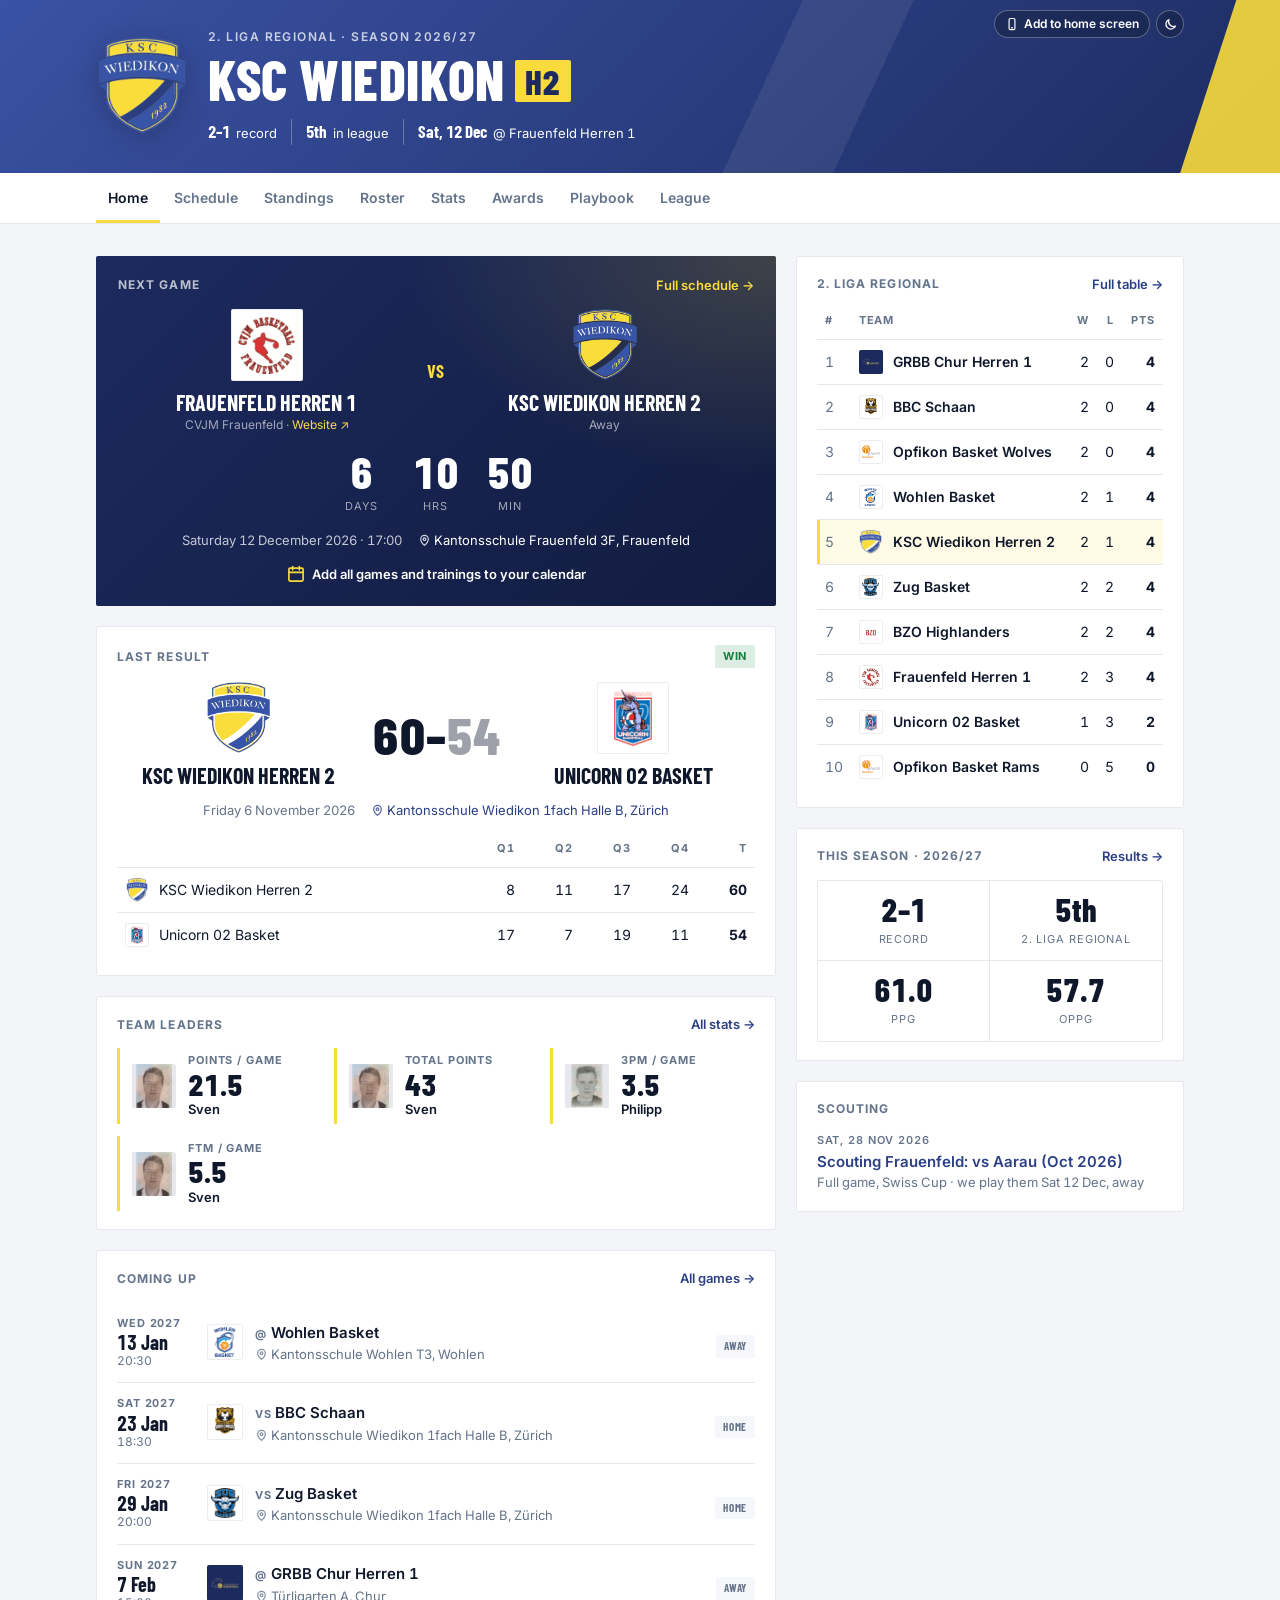
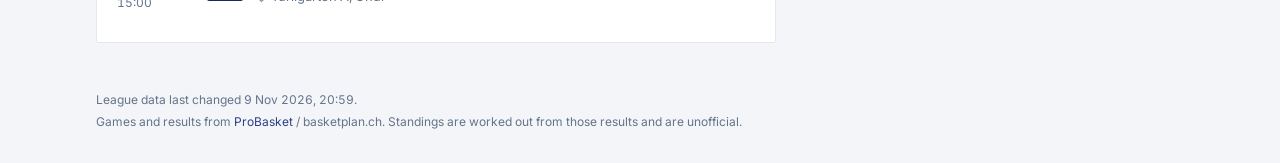
==== commit 235becb6: "Standings: use basketplan official order, fewer-games tiebreak" ====
--- a/index.html
+++ b/index.html
@@ -67,6 +67,6 @@
   </footer>
 
   <script src="config.js?v=12"></script>
-  <script src="app.js?v=44"></script>
+  <script src="app.js?v=45"></script>
 </body>
 </html>
